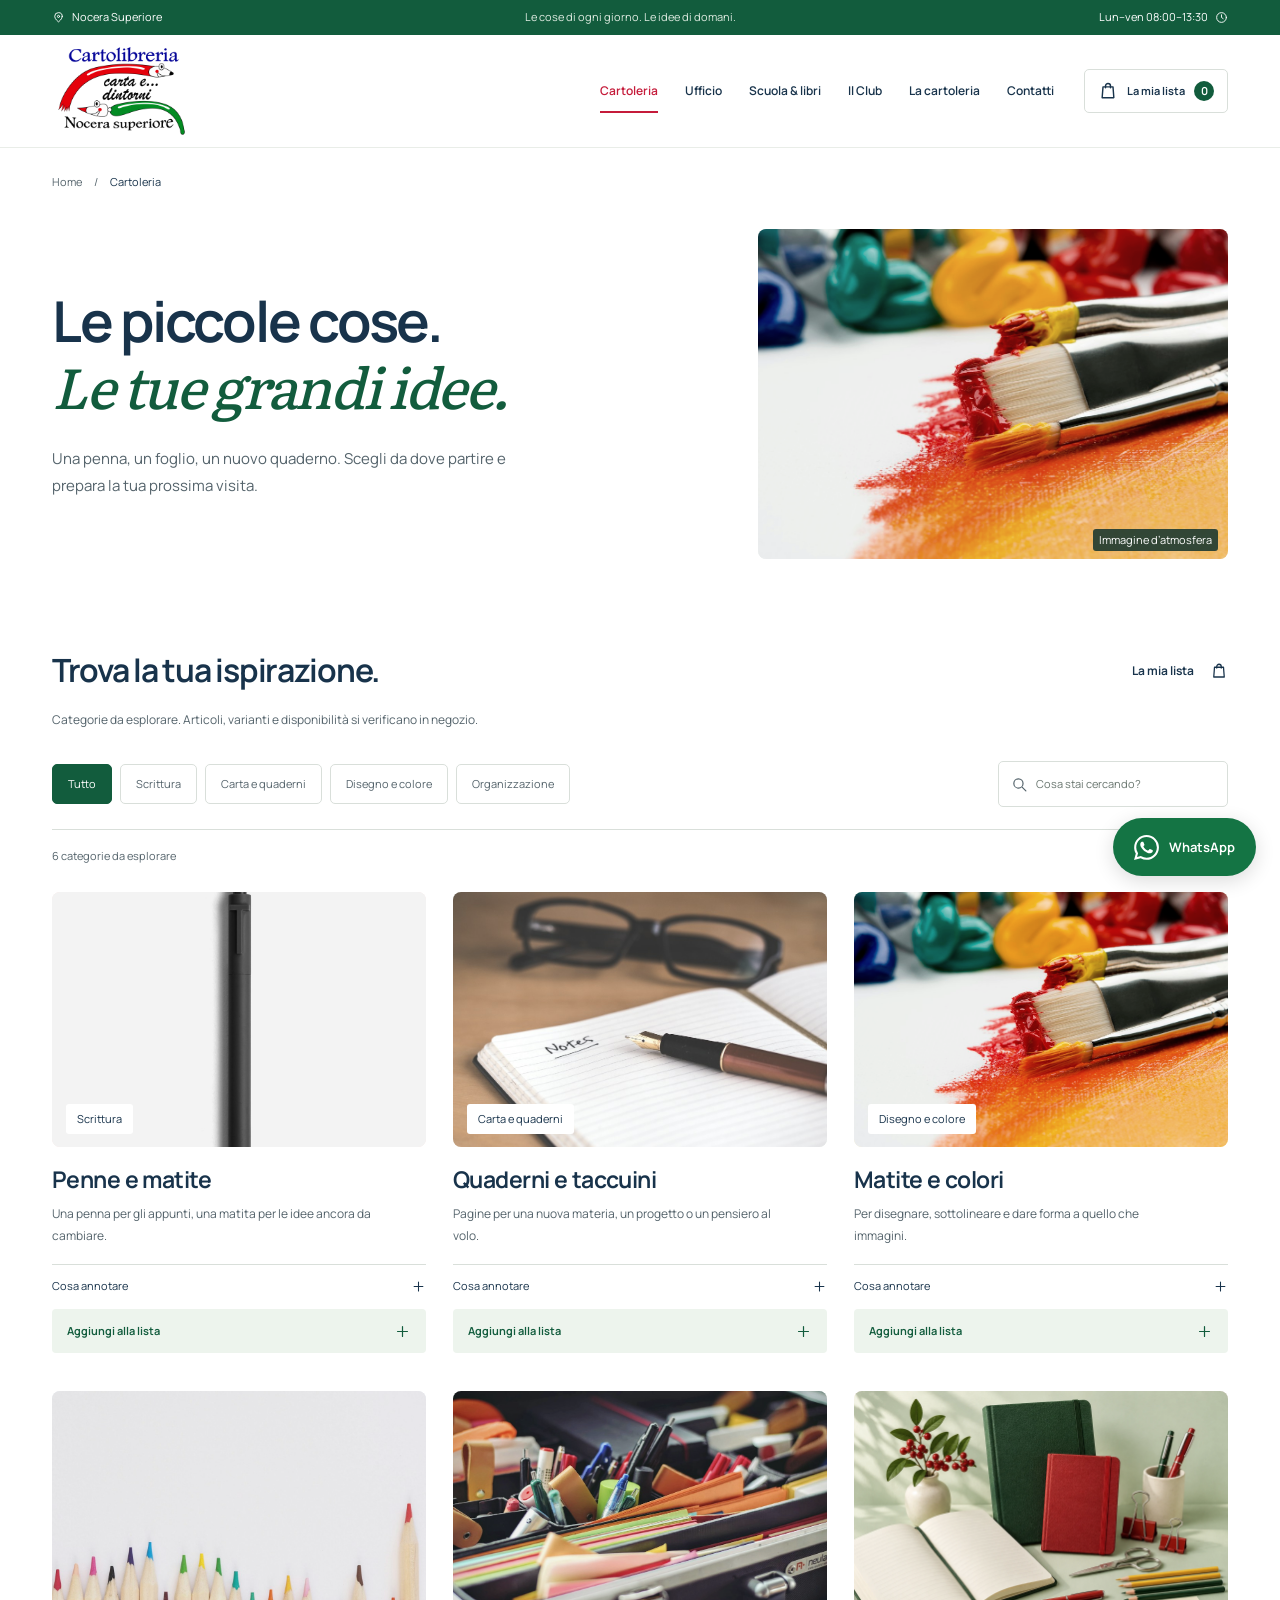
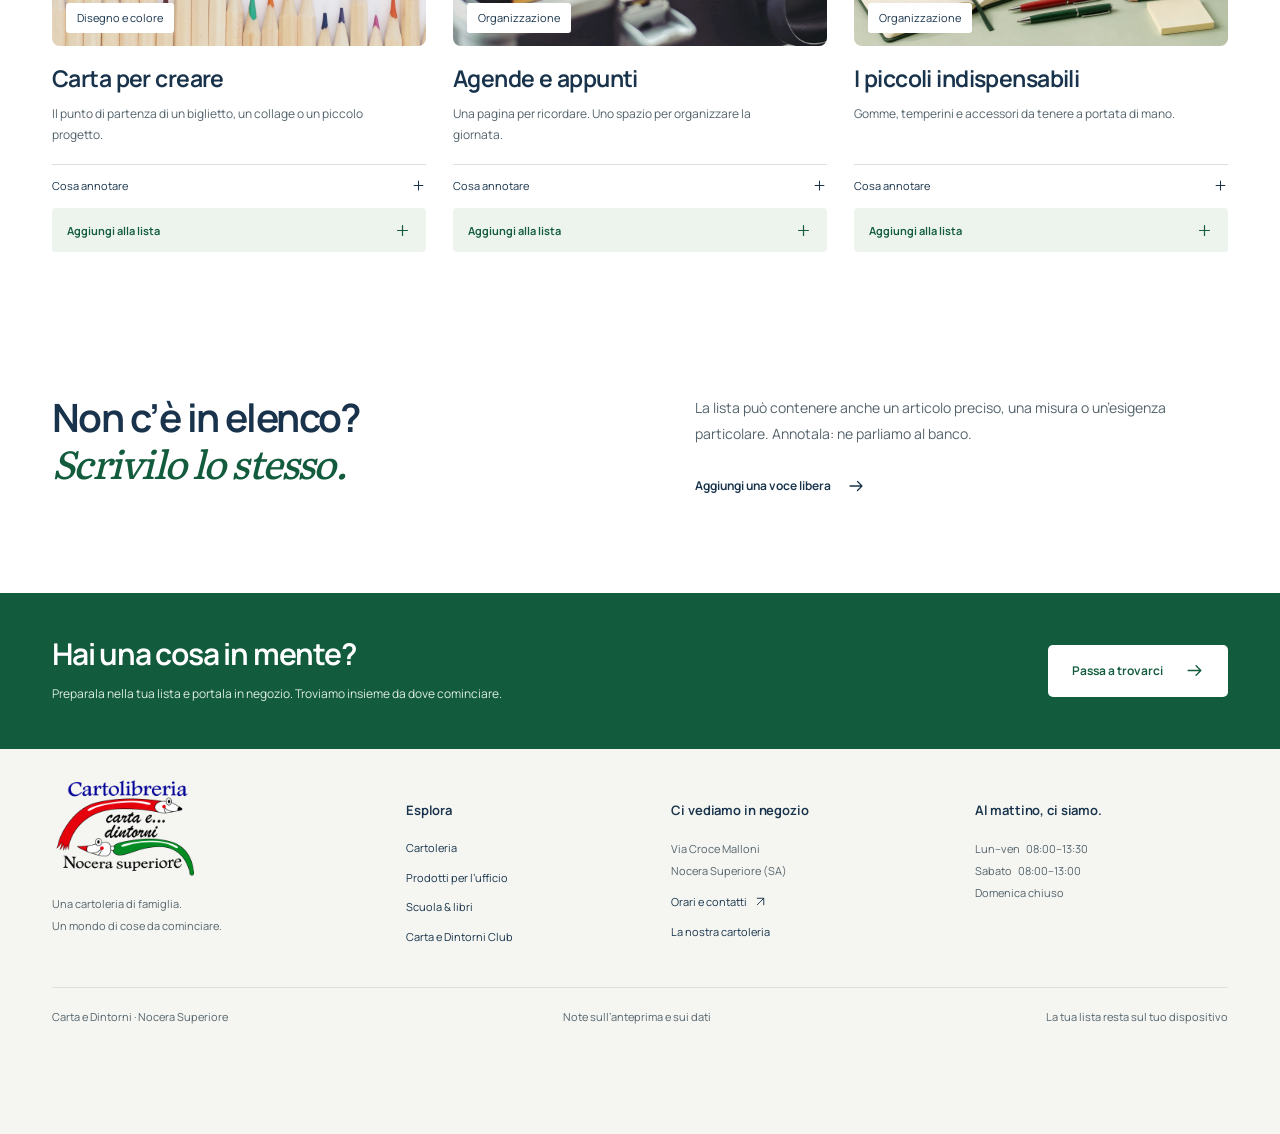
==== cartoleria.html @ 3eff4dd7 "Publish Carta e Dintorni website with WhatsApp contact" ====
<!doctype html><html lang="it"><head><meta charset="utf-8"><meta name="viewport" content="width=device-width,initial-scale=1"><meta name="robots" content="noindex,nofollow"><meta name="theme-color" content="#125c3d"><title>Cartoleria per tutti | Carta e Dintorni</title><meta name="description" content="Scrittura, quaderni, colore e organizzazione. Esplora le categorie e prepara la tua lista."><meta property="og:title" content="Cartoleria per tutti | Carta e Dintorni"><meta property="og:description" content="Scrittura, quaderni, colore e organizzazione. Esplora le categorie e prepara la tua lista."><meta property="og:type" content="website"><link rel="icon" href="assets/logo-trasparente.webp" type="image/webp"><link rel="stylesheet" href="site.css"><script src="site.js" defer></script></head><body class="cartoleria-page" data-page="cartoleria.html"><a class="skip-link" href="#contenuto">Salta al contenuto</a><div class="topbar"><div class="wrap"><a href="contatti.html"><svg viewBox="0 0 24 24" aria-hidden="true"><path d="M19 10c0 5-7 10-7 10S5 15 5 10a7 7 0 1 1 14 0Z"/><circle cx="12" cy="10" r="2"/></svg>Nocera Superiore</a><span>Le cose di ogni giorno. Le idee di domani.</span><a href="contatti.html#orari">Lun–ven 08:00–13:30<svg viewBox="0 0 24 24" aria-hidden="true"><circle cx="12" cy="12" r="9"/><path d="M12 7v5l3 2"/></svg></a></div></div><header class="site-header"><div class="wrap header-inner"><a class="brand" href="index.html" aria-label="Carta e Dintorni, Home"><span class="brand-image"><img src="assets/logo-trasparente.webp" width="341" height="225" alt="Carta e Dintorni, cartolibreria a Nocera Superiore"></span></a><button class="menu-button" type="button" aria-expanded="false" aria-controls="main-nav" aria-label="Apri menu"><span></span><span></span></button><nav id="main-nav" aria-label="Navigazione principale"><a href="cartoleria.html" aria-current="page">Cartoleria</a><a href="ufficio.html">Ufficio</a><a href="scuola.html">Scuola & libri</a><a href="club.html">Il Club</a><a href="la-cartoleria.html">La cartoleria</a><a href="contatti.html">Contatti</a></nav><a class="list-link" href="lista.html" ><svg viewBox="0 0 24 24" aria-hidden="true"><path d="M6 7h12l1 13H5L6 7Z"/><path d="M9 8V6a3 3 0 0 1 6 0v2"/></svg><span>La mia lista</span><span class="list-count" data-list-count aria-label="articoli nella lista">0</span></a></div></header><main id="contenuto"><nav class="breadcrumb wrap" aria-label="Percorso"><a href="index.html">Home</a><span aria-hidden="true">/</span><span aria-current="page">Cartoleria</span></nav><section class="department-intro wrap"><div><h1>Le piccole cose.<br><em>Le tue grandi idee.</em></h1><p>Una penna, un foglio, un nuovo quaderno. Scegli da dove partire e prepara la tua prossima visita.</p></div><figure class="department-visual mint"><img class="" src="assets/colours.jpg" alt="Materiali per disegnare, foto d’atmosfera" width="1200" height="900" fetchpriority="high"><figcaption class="photo-note">Immagine d’atmosfera</figcaption></figure></section><section class="section catalog-section wrap" aria-labelledby="catalog-title"><div class="catalog-top"><h2 id="catalog-title">Trova la tua ispirazione.</h2><a class="text-link" href="lista.html">La mia lista<svg viewBox="0 0 24 24" aria-hidden="true"><path d="M6 7h12l1 13H5L6 7Z"/><path d="M9 8V6a3 3 0 0 1 6 0v2"/></svg></a></div><p class="catalog-note">Categorie da esplorare. Articoli, varianti e disponibilità si verificano in negozio.</p><div class="catalog-tools"><div class="filters" role="group" aria-label="Filtra per categoria"><button class="filter active" type="button" data-filter="all" aria-pressed="true">Tutto</button><button class="filter" type="button" data-filter="Scrittura" aria-pressed="false">Scrittura</button><button class="filter" type="button" data-filter="Carta e quaderni" aria-pressed="false">Carta e quaderni</button><button class="filter" type="button" data-filter="Disegno e colore" aria-pressed="false">Disegno e colore</button><button class="filter" type="button" data-filter="Organizzazione" aria-pressed="false">Organizzazione</button></div><label class="search-field"><svg viewBox="0 0 24 24" aria-hidden="true"><circle cx="10.5" cy="10.5" r="6.5"/><path d="m16 16 5 5"/></svg><span class="sr-only">Cerca nelle categorie</span><input type="search" data-catalog-search placeholder="Cosa stai cercando?" autocomplete="off"></label></div><p class="catalog-count" data-catalog-count role="status" aria-live="polite">6 categorie da esplorare</p><div class="catalog-grid"><article class="catalog-card" data-catalog-card data-category="Scrittura" data-search="Penne e matite Scrittura Una penna per gli appunti, una matita per le idee ancora da cambiare."><div class="catalog-photo pink"><img class="" src="assets/pens.jpg" alt="Penne e matite, immagine d’atmosfera" width="1200" height="900" loading="lazy"><span>Scrittura</span></div><div class="catalog-body"><h3>Penne e matite</h3><p>Una penna per gli appunti, una matita per le idee ancora da cambiare.</p><details><summary>Cosa annotare <svg viewBox="0 0 24 24" aria-hidden="true"><path d="M12 5v14M5 12h14"/></svg></summary><p>Indica se cerchi penne a sfera, gel, matite o ricariche. Colore e tipo di punta aiutano a trovare la soluzione giusta.</p></details><button class="add-button" type="button" data-add="scrittura">Aggiungi alla lista <svg viewBox="0 0 24 24" aria-hidden="true"><path d="M12 5v14M5 12h14"/></svg></button></div></article><article class="catalog-card" data-catalog-card data-category="Carta e quaderni" data-search="Quaderni e taccuini Carta e quaderni Pagine per una nuova materia, un progetto o un pensiero al volo."><div class="catalog-photo mint"><img class="" src="assets/paper.jpg" alt="Quaderni e taccuini, immagine d’atmosfera" width="1200" height="900" loading="lazy"><span>Carta e quaderni</span></div><div class="catalog-body"><h3>Quaderni e taccuini</h3><p>Pagine per una nuova materia, un progetto o un pensiero al volo.</p><details><summary>Cosa annotare <svg viewBox="0 0 24 24" aria-hidden="true"><path d="M12 5v14M5 12h14"/></svg></summary><p>A righe, a quadretti o bianchi? Annota formato e tipo di pagina prima di passare in negozio.</p></details><button class="add-button" type="button" data-add="quaderni">Aggiungi alla lista <svg viewBox="0 0 24 24" aria-hidden="true"><path d="M12 5v14M5 12h14"/></svg></button></div></article><article class="catalog-card" data-catalog-card data-category="Disegno e colore" data-search="Matite e colori Disegno e colore Per disegnare, sottolineare e dare forma a quello che immagini."><div class="catalog-photo yellow"><img class="" src="assets/colours.jpg" alt="Matite e colori, immagine d’atmosfera" width="1200" height="900" loading="lazy"><span>Disegno e colore</span></div><div class="catalog-body"><h3>Matite e colori</h3><p>Per disegnare, sottolineare e dare forma a quello che immagini.</p><details><summary>Cosa annotare <svg viewBox="0 0 24 24" aria-hidden="true"><path d="M12 5v14M5 12h14"/></svg></summary><p>Specifica la tecnica che ti interessa: matite colorate, pennarelli o altri materiali per il disegno. Chiedi al banco quali opzioni sono disponibili.</p></details><button class="add-button" type="button" data-add="colore">Aggiungi alla lista <svg viewBox="0 0 24 24" aria-hidden="true"><path d="M12 5v14M5 12h14"/></svg></button></div></article><article class="catalog-card" data-catalog-card data-category="Disegno e colore" data-search="Carta per creare Disegno e colore Il punto di partenza di un biglietto, un collage o un piccolo progetto."><div class="catalog-photo blue"><img class="" src="assets/pencils.jpg" alt="Carta per creare, immagine d’atmosfera" width="1200" height="900" loading="lazy"><span>Disegno e colore</span></div><div class="catalog-body"><h3>Carta per creare</h3><p>Il punto di partenza di un biglietto, un collage o un piccolo progetto.</p><details><summary>Cosa annotare <svg viewBox="0 0 24 24" aria-hidden="true"><path d="M12 5v14M5 12h14"/></svg></summary><p>Porta con te le misure, il colore e una breve descrizione del progetto. Formati e materiali vanno verificati in negozio.</p></details><button class="add-button" type="button" data-add="creativita">Aggiungi alla lista <svg viewBox="0 0 24 24" aria-hidden="true"><path d="M12 5v14M5 12h14"/></svg></button></div></article><article class="catalog-card" data-catalog-card data-category="Organizzazione" data-search="Agende e appunti Organizzazione Una pagina per ricordare. Uno spazio per organizzare la giornata."><div class="catalog-photo mint"><img class="" src="assets/desk.jpg" alt="Agende e appunti, immagine d’atmosfera" width="1200" height="900" loading="lazy"><span>Organizzazione</span></div><div class="catalog-body"><h3>Agende e appunti</h3><p>Una pagina per ricordare. Uno spazio per organizzare la giornata.</p><details><summary>Cosa annotare <svg viewBox="0 0 24 24" aria-hidden="true"><path d="M12 5v14M5 12h14"/></svg></summary><p>Cerchi un calendario, un taccuino o un supporto per gli appunti? Scrivi la tua preferenza e verifica le alternative al banco.</p></details><button class="add-button" type="button" data-add="organizzazione">Aggiungi alla lista <svg viewBox="0 0 24 24" aria-hidden="true"><path d="M12 5v14M5 12h14"/></svg></button></div></article><article class="catalog-card" data-catalog-card data-category="Organizzazione" data-search="I piccoli indispensabili Organizzazione Gomme, temperini e accessori da tenere a portata di mano."><div class="catalog-photo pink"><img class="" src="assets/hero-stationery.webp" alt="I piccoli indispensabili, immagine d’atmosfera" width="1200" height="900" loading="lazy"><span>Organizzazione</span></div><div class="catalog-body"><h3>I piccoli indispensabili</h3><p>Gomme, temperini e accessori da tenere a portata di mano.</p><details><summary>Cosa annotare <svg viewBox="0 0 24 24" aria-hidden="true"><path d="M12 5v14M5 12h14"/></svg></summary><p>Metti in lista i piccoli articoli che mancano sulla scrivania o nell’astuccio. Quantità e caratteristiche si possono annotare nella tua lista.</p></details><button class="add-button" type="button" data-add="accessori">Aggiungi alla lista <svg viewBox="0 0 24 24" aria-hidden="true"><path d="M12 5v14M5 12h14"/></svg></button></div></article></div><div class="catalog-empty" data-catalog-empty hidden><h3>Questa idea non è ancora in elenco.</h3><p>Prova un’altra ricerca oppure aggiungila liberamente alla tua lista.</p><button type="button" class="button dark" data-clear-filters>Mostra tutte le categorie<svg viewBox="0 0 24 24" aria-hidden="true"><path d="M4 12h16m-6-6 6 6-6 6"/></svg></button><a class="text-link" href="lista.html">Scrivi tu cosa cerchi<svg viewBox="0 0 24 24" aria-hidden="true"><path d="M4 12h16m-6-6 6 6-6 6"/></svg></a></div></section><section class="wrap editorial-row"><h2>Non c’è in elenco?<br><em>Scrivilo lo stesso.</em></h2><div><p>La lista può contenere anche un articolo preciso, una misura o un’esigenza particolare. Annotala: ne parliamo al banco.</p><a class="text-link" href="lista.html">Aggiungi una voce libera<svg viewBox="0 0 24 24" aria-hidden="true"><path d="M4 12h16m-6-6 6 6-6 6"/></svg></a></div></section><section class="visit-banner"><div class="wrap visit-inner"><div><h2>Hai una cosa in mente?</h2><p>Preparala nella tua lista e portala in negozio. Troviamo insieme da dove cominciare.</p></div><a class="button paper" href="contatti.html">Passa a trovarci<svg viewBox="0 0 24 24" aria-hidden="true"><path d="M4 12h16m-6-6 6 6-6 6"/></svg></a></div></section></main><footer class="site-footer"><div class="wrap footer-grid"><div class="footer-brand"><a href="index.html" aria-label="Carta e Dintorni, Home"><span class="brand-image"><img src="assets/logo-trasparente.webp" width="341" height="225" alt="Carta e Dintorni, cartolibreria a Nocera Superiore"></span></a><p>Una cartoleria di famiglia.<br>Un mondo di cose da cominciare.</p></div><div><h2>Esplora</h2><a href="cartoleria.html">Cartoleria</a><a href="ufficio.html">Prodotti per l’ufficio</a><a href="scuola.html">Scuola & libri</a><a href="club.html">Carta e Dintorni Club</a></div><div><h2>Ci vediamo in negozio</h2><p>Via Croce Malloni<br>Nocera Superiore (SA)</p><a href="contatti.html">Orari e contatti <svg viewBox="0 0 24 24" aria-hidden="true"><path d="M6 18 18 6M6 6h12v12"/></svg></a><a href="la-cartoleria.html">La nostra cartoleria</a></div><div class="footer-hours"><h2>Al mattino, ci siamo.</h2><p>Lun–ven &nbsp; 08:00–13:30<br>Sabato &nbsp; 08:00–13:00<br>Domenica chiuso</p></div></div><div class="wrap footer-bottom"><span>Carta e Dintorni · Nocera Superiore</span><a href="note.html">Note sull’anteprima e sui dati</a><a href="lista.html">La tua lista resta sul tuo dispositivo</a></div></footer><a class="whatsapp-fab" href="https://wa.me/393923492138" target="_blank" rel="noopener noreferrer" aria-label="Scrivici su WhatsApp al +39 392 349 2138" title="Scrivici su WhatsApp"><span class="whatsapp-icon"><svg aria-hidden="true" focusable="false" role="img" viewBox="0 0 24 24" xmlns="http://www.w3.org/2000/svg"><title>WhatsApp</title><path d="M17.472 14.382c-.297-.149-1.758-.867-2.03-.967-.273-.099-.471-.148-.67.15-.197.297-.767.966-.94 1.164-.173.199-.347.223-.644.075-.297-.15-1.255-.463-2.39-1.475-.883-.788-1.48-1.761-1.653-2.059-.173-.297-.018-.458.13-.606.134-.133.298-.347.446-.52.149-.174.198-.298.298-.497.099-.198.05-.371-.025-.52-.075-.149-.669-1.612-.916-2.207-.242-.579-.487-.5-.669-.51-.173-.008-.371-.01-.57-.01-.198 0-.52.074-.792.372-.272.297-1.04 1.016-1.04 2.479 0 1.462 1.065 2.875 1.213 3.074.149.198 2.096 3.2 5.077 4.487.709.306 1.262.489 1.694.625.712.227 1.36.195 1.871.118.571-.085 1.758-.719 2.006-1.413.248-.694.248-1.289.173-1.413-.074-.124-.272-.198-.57-.347m-5.421 7.403h-.004a9.87 9.87 0 01-5.031-1.378l-.361-.214-3.741.982.998-3.648-.235-.374a9.86 9.86 0 01-1.51-5.26c.001-5.45 4.436-9.884 9.888-9.884 2.64 0 5.122 1.03 6.988 2.898a9.825 9.825 0 012.893 6.994c-.003 5.45-4.437 9.884-9.885 9.884m8.413-18.297A11.815 11.815 0 0012.05 0C5.495 0 .16 5.335.157 11.892c0 2.096.547 4.142 1.588 5.945L.057 24l6.305-1.654a11.882 11.882 0 005.683 1.448h.005c6.554 0 11.89-5.335 11.893-11.893a11.821 11.821 0 00-3.48-8.413Z"/></svg></span><span class="whatsapp-label">WhatsApp</span></a><div class="toast" role="status" aria-live="polite" aria-atomic="true" data-toast hidden><span></span><a href="lista.html">Vedi la lista <svg viewBox="0 0 24 24" aria-hidden="true"><path d="M4 12h16m-6-6 6 6-6 6"/></svg></a></div></body></html>
---- site.css ----
@font-face{font-family:Manrope;src:url('assets/manrope.woff2') format('woff2');font-weight:200 800;font-display:swap}
@font-face{font-family:Literata;src:url('assets/literata.woff2') format('woff2');font-weight:200 900;font-display:swap}
:root{--ink:#18334b;--muted:#54636b;--red:#c51b3a;--red-dark:#a41631;--green:#125c3d;--green-dark:#0c452d;--paper:#fff;--mint:#edf4ed;--pink:#fae8e6;--blue:#e8eef4;--yellow:#f7f0cf;--line:#d9dfda;--serif:Literata,Georgia,serif;--sans:Manrope,Arial,sans-serif;scroll-behavior:smooth;scroll-padding-top:110px}
*{box-sizing:border-box}html{scrollbar-color:var(--green) #f4f6f3}body{margin:0;color:var(--ink);background:var(--paper);font:15px/1.8 var(--sans);-webkit-font-smoothing:antialiased}button,input,textarea{font:inherit}button,a{-webkit-tap-highlight-color:transparent}a{color:inherit;text-decoration:none}button{cursor:pointer}button:disabled{cursor:default;opacity:.48}button:disabled:hover{transform:none}img{display:block;max-width:100%;width:100%;height:100%;object-fit:cover}svg{width:22px;height:22px;fill:none;stroke:currentColor;stroke-width:1.7;stroke-linecap:round;stroke-linejoin:round;flex-shrink:0}h1,h2,h3,p,figure{margin:0}h1,h2,h3{line-height:1.15;text-wrap:balance}h1,h2{font-weight:650;letter-spacing:-.04em}h1{font-size:clamp(45px,4.9vw,74px)}h2{font-size:clamp(32px,3.4vw,49px)}h3{font-weight:650;font-size:21px;letter-spacing:-.025em}h1 em,h2 em{font-family:var(--serif);font-weight:450;color:var(--green);letter-spacing:-.04em}p{max-width:68ch}::selection{background:var(--green);color:white}:focus-visible{outline:3px solid var(--red);outline-offset:5px}input,textarea{caret-color:var(--red)}[hidden]{display:none!important}.wrap{width:min(1280px,calc(100% - 104px));margin-inline:auto}.section{padding-block:88px}.skip-link{position:fixed;left:20px;top:-100px;padding:12px 22px;background:var(--ink);color:#fff;z-index:20}.skip-link:focus{top:12px}.sr-only{position:absolute;width:1px;height:1px;overflow:hidden;clip-path:inset(50%);white-space:nowrap}.button{display:inline-flex;justify-content:center;align-items:center;gap:22px;padding:14px 23px;min-height:52px;border:1px solid transparent;border-radius:5px;font-size:12px;font-weight:650;line-height:1.5;transition:background .2s,color .2s}.button svg{width:19px;height:19px}.button.primary{background:var(--red);color:#fff}.button.primary:hover{background:var(--red-dark)}.button.dark{background:var(--green);color:#fff}.button.dark:hover{background:var(--green-dark)}.button.paper{background:#fff;color:var(--green)}.button.paper:hover{background:#e4eee4}.button.outline{border-color:var(--line);background:transparent;color:var(--ink)}.button.outline:hover{background:var(--mint)}.text-link{display:inline-flex;align-items:center;gap:16px;min-height:44px;font-size:12px;font-weight:650;border:0;background:none;padding:0;color:inherit}.text-link svg{width:18px;height:18px}.text-link:hover{text-decoration:underline;text-underline-offset:5px}.quiet-button{background:none;border:0;color:inherit;text-decoration:underline;text-underline-offset:5px;font-size:12px;padding:10px 0;min-height:44px}.small-note{font-size:11px;line-height:1.7;color:var(--muted)}.mint{background:var(--mint)}.pink{background:var(--pink)}.blue{background:var(--blue)}.yellow{background:var(--yellow)}
.topbar{background:var(--green);color:#fff;font-size:11px;line-height:1.5}.topbar .wrap{display:flex;align-items:center;justify-content:space-between;gap:20px;min-height:35px}.topbar a{display:inline-flex;gap:7px;align-items:center;padding-block:6px}.topbar svg{width:13px;height:13px}.topbar span{color:#e0ece2}.site-header{position:relative;z-index:10;background:#fff;border-bottom:1px solid #e9ede8}.header-inner{height:112px;display:flex;align-items:center;gap:24px;justify-content:space-between;position:relative}.brand{flex-shrink:0;display:block}.brand-image{display:block;width:142px;height:90px}.brand-image img{object-fit:contain;object-position:center;height:100%;width:100%}.brand-image.original{height:94px;overflow:hidden}.brand-image.original img{height:auto;object-fit:contain}.header-inner nav{display:flex;gap:27px;align-items:center;margin-left:auto}.header-inner nav a{padding:15px 0;font-size:12px;font-weight:600;white-space:nowrap;position:relative}.header-inner nav a:hover{color:var(--green)}.header-inner nav a[aria-current=page]{color:var(--red)}.header-inner nav a[aria-current=page]:after{content:'';position:absolute;bottom:4px;left:0;right:0;height:2px;background:var(--red)}.list-link{display:flex;align-items:center;gap:9px;font-size:11px;font-weight:650;padding:11px 13px;border:1px solid var(--line);border-radius:5px;white-space:nowrap;margin-left:6px}.list-link:hover{background:var(--mint)}.list-link svg{width:20px;height:20px}.list-count{display:grid;place-items:center;background:var(--green);color:#fff;border-radius:50%;min-width:20px;height:20px;font-size:11px;padding:0 4px}.menu-button{display:none}.breadcrumb{display:flex;align-items:center;gap:12px;font-size:11px;padding-block:24px;color:var(--muted)}.breadcrumb a:hover{text-decoration:underline;text-underline-offset:4px}.breadcrumb span[aria-current]{color:var(--ink)}
.home-hero{display:grid;grid-template-columns:1fr 1.13fr;gap:24px 45px;padding-top:44px}.hero-content{padding:27px 0 20px;position:relative;z-index:1}.home-hero h1{font-size:clamp(46px,4.9vw,75px);line-height:1.11;letter-spacing:-.04em;max-width:650px}.home-hero h1 em{white-space:nowrap;display:inline-block}.hero-content>p{margin-top:28px;font-size:15px;color:var(--muted);line-height:1.85;max-width:370px}.hero-actions{display:flex;align-items:center;gap:26px;margin-top:30px;flex-wrap:wrap}.hero-content .hero-local{font-size:11px;display:flex;align-items:center;gap:7px;margin-top:40px}.hero-local svg{width:14px;height:14px;color:var(--green)}.hero-visual{height:475px;min-width:0;position:relative;overflow:hidden;border-radius:12px;background:var(--mint)}.hero-visual>img{object-position:center;animation:hero-settle .9s cubic-bezier(.16,1,.3,1) both}.image-note{position:absolute;left:23px;bottom:37px;background:#fff;padding:16px 18px;display:flex;align-items:center;gap:20px;box-shadow:0 6px 22px #18364b16;transform:rotate(-3deg);border-radius:3px}.image-note span{font-size:17px;font-family:var(--serif);font-style:italic;line-height:1.3;color:var(--green)}.image-note svg{width:27px;height:27px;color:var(--red)}.photo-note{position:absolute;right:10px;bottom:8px;padding:2px 6px;color:#fff;background:#17362fdf;font-size:11px;border-radius:3px;line-height:1.6}.hero-index{grid-column:1/-1;display:grid;grid-template-columns:repeat(4,1fr);border-block:1px solid var(--line);margin-top:16px}.hero-index a{display:flex;align-items:center;gap:20px;justify-content:center;padding-block:19px;font-size:12px}.hero-index a:hover{background:var(--mint)}.hero-index a+a{border-left:1px solid var(--line)}.hero-index svg{width:16px;height:16px}.section-heading{display:flex;align-items:flex-end;justify-content:space-between;gap:35px;margin-bottom:36px}.section-heading>p{font-size:13px;color:var(--muted);padding-bottom:4px}.world-grid{display:grid;grid-template-columns:1.12fr 1fr .9fr;gap:26px;align-items:start}.world-office{margin-top:42px}.world-school{margin-top:84px}.world-image{height:270px;overflow:hidden;border-radius:8px;position:relative}.world-image img{transition:transform .6s cubic-bezier(.16,1,.3,1);filter:saturate(.8)}.world:hover img{transform:scale(1.04)}.world-image>span{position:absolute;bottom:13px;left:14px;background:#fff;padding:5px 10px;font-size:11px;border-radius:3px}.world-heading{display:flex;align-items:start;justify-content:space-between;gap:15px;padding-top:20px}.world-heading h3{font-size:21px}.world-heading p{font-size:12px;color:var(--muted);margin-top:7px}.world-heading>svg{width:18px;height:18px;margin-top:3px}.list-feature{background:var(--mint);padding-block:75px;overflow:hidden}.list-feature-inner{display:grid;grid-template-columns:1.1fr .9fr;gap:110px;align-items:center}.list-feature-copy>p{font-size:14px;color:var(--muted);margin-top:23px;max-width:430px}.list-feature .button{margin-top:27px}.list-feature .small-note{font-size:11px;margin-top:16px}.paper-list{background:#fff;padding:28px 32px 24px;transform:rotate(3deg);box-shadow:0 12px 35px #22482d12;position:relative;max-width:450px;border-radius:3px}.paper-list:before{content:'';width:70px;height:20px;background:#c8d8c6b8;position:absolute;left:calc(50% - 35px);top:-10px;transform:rotate(-3deg)}.paper-list-top{display:flex;align-items:center;justify-content:space-between;font-size:11px;color:var(--muted)}.paper-list>p{font:italic 22px/1.3 var(--serif);color:var(--green);margin:21px 0 18px}.paper-list>div:not(.paper-list-top){display:flex;align-items:center;gap:12px;padding:15px 0;border-bottom:1px solid #dfe5dd;font-size:12px}.paper-list>div>svg{width:16px;height:16px;color:var(--red)}.paper-signature{display:block;margin-top:22px;font-size:11px;color:var(--muted)}.home-club{background:var(--green);color:#fff;padding-block:80px;overflow:hidden}.home-club-inner{display:grid;grid-template-columns:1fr 1fr;gap:100px;align-items:center}.home-club h2 em{color:#fff}.home-club p{font-size:14px;color:#e0ece3;margin-top:25px;max-width:420px}.home-club .button{margin-top:27px}.home-club .club-disclaimer{font-size:11px;margin-top:17px}.loyalty-demo{width:100%;max-width:480px;margin-inline:auto}.loyalty-card{background:#fff;color:var(--ink);padding:20px 28px 21px;transform:rotate(-3deg);box-shadow:0 14px 36px #00000024;border-radius:14px}.loyalty-head{display:flex;align-items:center;justify-content:space-between;gap:20px}.loyalty-head .brand-image{width:130px;height:84px}.club-label{font-size:14px;letter-spacing:.16em;color:var(--red);font-weight:700}.loyalty-card .loyalty-motto{font:italic 20px/1.4 var(--serif);color:var(--green);margin:9px 0 18px}.stamps{display:grid;grid-template-columns:repeat(8,1fr);gap:9px}.stamp{display:grid;place-items:center;aspect-ratio:1;border:1px dashed #99b2a2;border-radius:50%;font-size:11px;color:var(--muted)}.stamp.filled{background:var(--green);color:#fff;border:1px solid var(--green)}.stamp svg{width:21px;height:21px}.loyalty-bottom{display:flex;justify-content:space-between;gap:20px;align-items:center;font-size:11px;margin-top:21px}.loyalty-bottom>span:last-child{font-weight:700;font-variant-numeric:tabular-nums}.home-story{display:grid;grid-template-columns:1fr 1fr;gap:110px;align-items:center}.story-type{display:flex;flex-direction:column;align-items:flex-start;font-size:clamp(43px,4.8vw,68px);font-weight:650;letter-spacing:-.04em;line-height:1.1}.story-type span:nth-child(1){color:var(--red)}.story-type span:nth-child(2){color:var(--green);font-family:var(--serif);font-weight:450;font-style:italic;margin-left:60px}.story-type span:nth-child(3){color:var(--ink);margin-left:25px}.home-story h2{font-size:39px}.home-story p{margin-top:24px;font-size:14px;color:var(--muted)}.home-story .text-link{margin-top:18px}.visit-banner{background:var(--green);color:#fff;padding-block:44px}.visit-inner{display:flex;align-items:center;justify-content:space-between;gap:55px}.visit-inner h2{font-size:30px;max-width:650px}.visit-inner p{font-size:12px;color:#e0ece3;margin-top:12px}.visit-inner>.button{flex-shrink:0}
.department-intro{display:grid;grid-template-columns:1.15fr .85fr;gap:70px;align-items:center;padding-top:13px;padding-bottom:45px}.department-intro h1{font-size:clamp(43px,4.4vw,65px)}.department-intro>div>p{font-size:15px;color:var(--muted);max-width:480px;margin-top:24px}.department-intro .button{margin-top:25px}.department-visual{height:330px;position:relative;overflow:hidden;border-radius:8px}.department-visual img{filter:saturate(.75)}.catalog-section{padding-top:45px}.catalog-top{display:flex;align-items:center;justify-content:space-between;gap:20px}.catalog-top h2{font-size:32px}.catalog-note{color:var(--muted);font-size:12px;margin-top:16px}.catalog-tools{display:flex;align-items:center;justify-content:space-between;gap:25px;margin-top:31px;padding-bottom:22px;border-bottom:1px solid var(--line)}.filters{display:flex;gap:8px;flex-wrap:wrap}.filter{border:1px solid var(--line);border-radius:5px;color:var(--muted);background:#fff;font-size:11px;min-height:40px;padding:9px 15px;transition:background .2s,color .2s}.filter:hover{background:var(--mint)}.filter.active{background:var(--green);border-color:var(--green);color:#fff}.search-field{display:flex;align-items:center;gap:8px;min-width:230px;border:1px solid var(--line);padding:7px 12px;border-radius:5px;background:#fff}.search-field svg{width:17px;height:17px;color:var(--muted)}.search-field input{width:100%;min-width:0;border:0;background:none;font-size:11px;padding:5px 0;color:var(--ink)}input::placeholder,textarea::placeholder{color:#69766f;opacity:1}.catalog-count{font-size:11px;color:var(--muted);margin-top:16px}.catalog-grid{display:grid;grid-template-columns:repeat(3,minmax(0,1fr));gap:38px 27px;margin-top:26px}.catalog-card{min-width:0}.catalog-photo{height:255px;position:relative;overflow:hidden;border-radius:8px}.catalog-photo img{filter:saturate(.8);transition:transform .6s cubic-bezier(.16,1,.3,1)}.catalog-card:hover .catalog-photo img{transform:scale(1.025)}.catalog-photo>span{position:absolute;bottom:13px;left:14px;right:auto;max-width:calc(100% - 28px);background:#fff;padding:5px 11px;font-size:11px;border-radius:3px}.catalog-body{padding-top:19px}.catalog-body h3{font-size:23px}.catalog-body>p{font-size:12px;color:var(--muted);margin-top:11px;min-height:45px;max-width:330px}.catalog-body details{margin-top:16px;font-size:11px;border-top:1px solid var(--line)}.catalog-body summary{padding:11px 0;display:flex;align-items:center;justify-content:space-between;gap:15px;cursor:pointer;list-style:none}.catalog-body summary::-webkit-details-marker{display:none}.catalog-body summary svg{width:15px;height:15px}.catalog-body details[open] summary svg{transform:rotate(45deg)}.catalog-body details p{padding:1px 0 14px;color:var(--muted)}.add-button{margin-top:2px;width:100%;display:flex;align-items:center;justify-content:space-between;gap:20px;background:var(--mint);color:var(--green);border:0;padding:12px 15px;min-height:44px;border-radius:4px;font-size:11px;font-weight:650}.add-button:hover{background:#dfeade}.add-button svg{width:17px;height:17px}.catalog-empty{text-align:center;max-width:550px;margin:55px auto 15px}.catalog-empty h3{font-size:27px}.catalog-empty p{font-size:14px;color:var(--muted);margin:17px auto 24px}.catalog-empty .text-link{margin-left:22px}.office-presets{background:var(--blue);padding-block:70px}.preset-grid{display:grid;grid-template-columns:repeat(3,minmax(0,1fr));gap:45px}.preset-grid article{border-top:1px solid #b9c8d5;padding-top:25px}.preset-grid h3{font-size:24px}.preset-grid p{font-size:13px;margin-top:15px;max-width:300px;color:var(--muted)}.preset-grid .text-link{margin-top:20px}.editorial-row{display:grid;grid-template-columns:1fr 1fr;gap:110px;align-items:start;padding-block:55px 85px}.editorial-row p{font-size:14px;color:var(--muted);margin-bottom:18px}.editorial-row h2{font-size:39px}.school-info{display:grid;grid-template-columns:1fr .8fr;gap:125px;align-items:start;padding-top:35px}.school-info>div>p{font-size:14px;color:var(--muted);margin-top:25px}.school-info .text-link{margin-top:18px}.school-notes{padding:32px;background:var(--mint);border-radius:8px}.school-notes h3{font-size:22px}.school-notes ul{padding-left:20px;font-size:13px;margin:22px 0;line-height:2.1}.school-notes p{font-size:11px;color:var(--muted)}.memo-section{background:var(--pink);padding-block:70px}.memo-grid{display:grid;grid-template-columns:1fr .85fr;gap:100px;align-items:start}.memo-grid>div>p{font-size:14px;color:var(--muted);margin-top:25px;max-width:400px}.memo-form{background:#fff;padding:30px;border-radius:8px}.memo-form label,.custom-item-form label{display:flex;flex-direction:column;gap:7px;font-size:12px;font-weight:600;margin-bottom:18px}input,textarea{color:var(--ink)}.memo-form input,.memo-form textarea,.custom-item-form input{background:#fff;border:1px solid #c9d1ca;padding:11px 13px;min-height:46px;border-radius:4px;max-width:100%;width:100%;font-size:13px;resize:vertical;line-height:1.6}.form-help{font-size:11px;color:var(--muted);margin-top:14px}.memo-form [role=status]{font-size:12px;color:var(--green);margin-top:12px}.school-faq{max-width:900px}.faq{border-top:1px solid var(--line)}.faq details{border-bottom:1px solid var(--line)}.faq summary{display:flex;justify-content:space-between;align-items:center;gap:25px;font-size:15px;font-weight:600;cursor:pointer;list-style:none;padding:23px 0}.faq summary::-webkit-details-marker{display:none}.faq summary svg{width:20px;height:20px}.faq details[open] summary svg{transform:rotate(45deg)}.faq details p{font-size:13px;color:var(--muted);padding:0 40px 24px 0;max-width:75ch}
.club-hero{background:var(--green);color:#fff;overflow:hidden;margin-top:5px}.club-hero-inner{display:grid;grid-template-columns:1fr .95fr;gap:105px;padding-block:75px 85px;align-items:center}.club-hero h1{font-size:clamp(44px,4.3vw,65px)}.club-hero h1 em{color:#fff}.club-hero-inner>div:first-child>p{font-size:14px;line-height:1.9;color:#e0ece3;margin-top:25px;max-width:435px}.club-hero-inner>div:first-child .club-state{font-size:11px;max-width:400px}.club-hero .button.paper{margin-top:25px}.club-hero .interactive .loyalty-card{transform:rotate(2deg)}.stamp-controls{display:flex;gap:25px;align-items:center;margin-top:32px}.stamp-controls .button.primary{background:#fff;color:var(--green)}.stamp-controls .button.primary:hover{background:#e4eee4}.stamp-controls .quiet-button{color:#fff}.stamp-status{font-size:12px;min-height:43px;margin-top:16px;color:#fff}.demo-fineprint{font-size:11px;color:#e0ece3;line-height:1.8;margin-top:12px}.club-hero :focus-visible{outline-color:#eacfc8}.club-principles{display:grid;grid-template-columns:repeat(3,minmax(0,1fr));gap:48px;margin-top:45px}.club-principles article{border-top:1px solid var(--line);padding-top:24px}.club-principles h3{font-size:23px}.club-principles p{font-size:13px;color:var(--muted);margin-top:16px}.club-questions{max-width:900px;padding-bottom:85px}.club-questions>h2{font-size:32px;margin-bottom:28px}.about-hero{padding-block:20px 60px}.about-hero>h1{max-width:1000px;font-size:clamp(43px,4.5vw,67px)}.about-lead{display:grid;grid-template-columns:1fr 1fr;gap:100px;align-items:center;margin-top:55px}.about-wordmark{display:flex;flex-direction:column;align-items:center;justify-content:center;padding:30px;background:var(--mint);border-radius:9px;min-height:270px}.about-wordmark .brand-image{width:250px;height:165px}.about-wordmark>span:last-child{font-size:12px;color:var(--green);margin-top:22px}.about-lead>div>p{font-size:15px;color:var(--muted);margin-bottom:20px}.about-lead .button{margin-top:5px}.about-image{display:grid;grid-template-columns:1.15fr .85fr;gap:65px;align-items:center;margin-bottom:20px}.about-image figure{height:380px;position:relative;overflow:hidden;border-radius:8px}.about-image>div{display:flex;flex-direction:column;font-size:clamp(40px,4.4vw,64px);font-weight:600;line-height:1.15;letter-spacing:-.04em}.about-image>div>span:nth-child(2){font-family:var(--serif);font-style:italic;font-weight:450;color:var(--green);padding-left:30px}.about-image>div>span:last-child{color:var(--red);padding-left:60px}
.contact-hero{padding-block:18px 45px}.contact-hero h1{font-size:clamp(45px,4.6vw,68px)}.contact-hero>p{font-size:15px;line-height:1.9;color:var(--muted);margin-top:25px}.contact-grid{display:grid;grid-template-columns:1fr 1fr;gap:36px;align-items:stretch;padding-bottom:20px}.address-panel{background:var(--green);color:#fff;padding:35px 40px;border-radius:9px}.address-top{display:flex;align-items:center;gap:12px;font-size:12px;margin-bottom:29px}.address-top svg{width:19px;height:19px}.address-panel h2{font-size:37px;line-height:1.2}.address-panel>p{font-size:13px;color:#e0ece3;margin-top:17px}.address-panel .button{margin-top:29px}.address-panel .small-note{font-size:11px;color:#e0ece3;max-width:360px;margin-top:21px}.opening-panel{padding:28px 25px 24px 40px}.opening-panel h2{font-size:37px}.hours-table{margin:25px 0 18px}.hours-table>div{display:flex;align-items:center;justify-content:space-between;gap:20px;border-bottom:1px solid var(--line);padding:16px 0;font-size:13px}.hours-table dd{margin:0;font-weight:650;font-variant-numeric:tabular-nums}.opening-panel>p{font-size:12px;color:var(--muted)}.opening-panel .today-note{font-size:11px;margin-top:14px}.contact-options{display:grid;grid-template-columns:1fr .85fr .8fr;gap:60px;align-items:start}.contact-options h2{font-size:36px}.contact-options>div>p{font-size:13px;color:var(--muted);margin-top:22px}.phone-panel>svg{width:27px;height:27px;color:var(--red);margin-bottom:21px}.phone-panel h3,.visit-tip h3{font-size:22px}.phone-number{display:block;font-size:24px;font-weight:650;letter-spacing:-.035em;margin-top:14px;line-height:1.5}.phone-number:hover{text-decoration:underline;text-underline-offset:5px}.phone-panel>p{font-size:11px!important;margin-top:10px!important}.visit-tip{padding-top:8px}.visit-tip .text-link{margin-top:17px}.contact-faq{max-width:900px;padding-bottom:85px}.contact-faq>h2{font-size:32px;margin-bottom:28px}
.list-intro{display:flex;justify-content:space-between;align-items:flex-end;gap:40px;padding-top:17px;padding-bottom:45px}.list-intro h1{font-size:clamp(42px,4.4vw,64px)}.list-intro>div>p{margin-top:24px;font-size:14px;color:var(--muted);max-width:470px}.list-privacy{font-size:11px;color:var(--muted);max-width:250px;position:relative;padding-top:35px}.list-privacy>svg{position:absolute;left:0;top:0;width:24px;height:24px;color:var(--green)}.shopping-layout{display:grid;grid-template-columns:1fr 340px;gap:65px;align-items:start;padding-bottom:75px}.shopping-layout>div{min-width:0}.shopping-empty{padding:32px;background:var(--mint);border-radius:8px}.shopping-empty h2{font-size:29px}.shopping-empty p{font-size:13px;color:var(--muted);margin-top:17px;margin-bottom:24px}.shopping-empty>.text-link{margin-left:20px}.shopping-item{padding:25px 0;border-top:1px solid var(--line)}.shopping-item-top{display:flex;justify-content:space-between;align-items:center;gap:20px}.shopping-item h2{font-size:22px;overflow-wrap:anywhere;max-width:600px}.icon-button{display:grid;place-items:center;border:0;background:transparent;color:var(--muted);width:38px;height:38px;flex-shrink:0}.icon-button:hover{background:var(--pink);color:var(--red);border-radius:5px}.icon-button svg{height:18px;width:18px}.shopping-item-details{display:flex;align-items:flex-end;justify-content:space-between;gap:25px;margin-top:16px}.item-notes{display:flex;flex-direction:column;gap:6px;font-size:11px;color:var(--muted);flex:1;min-width:0}.item-notes input{min-width:0;width:100%;font-size:12px;border:1px solid var(--line);padding:10px 12px;border-radius:4px;background:#fff}.quantity{display:flex;align-items:center;border:1px solid var(--line);border-radius:4px;flex-shrink:0;height:41px}.quantity button{display:grid;place-items:center;width:35px;height:39px;background:none;border:0;color:var(--ink)}.quantity button svg{width:14px;height:14px}.quantity input{width:37px;border:0;text-align:center;font-size:12px;padding:6px 0;appearance:textfield;-moz-appearance:textfield}.quantity input::-webkit-inner-spin-button,.quantity input::-webkit-outer-spin-button{appearance:none;margin:0}.custom-item-form{margin-top:33px;border-top:1px solid var(--line);padding-top:29px}.custom-item-form h2{font-size:24px;margin-bottom:24px}.custom-form-row{display:grid;grid-template-columns:110px 1fr;gap:20px}.list-summary{position:sticky;top:22px;background:#f3f5f0;padding:28px;border-radius:8px}.list-summary h2{font-size:25px}.list-summary>p{font-size:12px;color:var(--muted);margin-top:20px}.list-summary>p strong{color:var(--green)}.list-summary>.button{width:100%;gap:12px;margin-top:17px}.list-summary>.button+.button{margin-top:10px}.list-summary>.quiet-button{display:block;margin:8px auto 0}.list-summary .small-note{font-size:11px}.clear-list-control{border-top:1px solid var(--line);padding-top:12px;margin-top:20px;font-size:11px}.clear-list-control button{font-size:11px}.clear-list-control [data-clear-yes],.clear-list-control [data-clear-no]{border:1px solid var(--line);padding:7px 10px;background:#fff;color:var(--ink);border-radius:4px;margin:10px 5px 0 0;min-height:36px}.clear-list-control [data-clear-yes]{background:var(--red);border-color:var(--red);color:#fff}.list-summary .list-feedback{font-size:11px;color:var(--green);margin-top:13px}.list-summary>.text-link{margin-top:12px}.list-next{display:flex;align-items:center;justify-content:space-between;gap:25px;padding:28px 0 60px;border-top:1px solid var(--line)}.list-next h2{font-size:24px}.notes-page{max-width:850px;padding-block:20px 80px}.notes-page h1{font-size:46px;margin-bottom:45px}.notes-page h2{font-size:27px;margin-top:35px;margin-bottom:16px}.notes-page>p{font-size:14px;color:var(--muted)}.notes-page>.button{margin-top:40px}
.site-footer{background:#f5f6f2;padding-top:44px}.footer-grid{display:grid;grid-template-columns:1.2fr .85fr 1fr 1fr;gap:50px;padding-bottom:40px}.footer-brand .brand-image{width:150px;height:98px;margin-top:-14px}.footer-brand>p{font-size:11px;color:var(--muted);margin-top:16px}.footer-grid>div>h2{font-size:13px;letter-spacing:-.01em;margin:10px 0 20px}.footer-grid>div>a:not(:first-child){display:flex;align-items:center;gap:7px;font-size:11px;margin-top:10px;width:fit-content}.footer-grid>div>a:hover{text-decoration:underline;text-underline-offset:5px}.footer-grid>div>p{font-size:11px;line-height:2;color:var(--muted)}.footer-grid svg{width:13px;height:13px}.footer-bottom{display:flex;align-items:center;justify-content:space-between;gap:20px;padding-block:19px;border-top:1px solid var(--line);font-size:11px;color:var(--muted)}.footer-bottom a:hover{text-decoration:underline;text-underline-offset:4px}.toast{position:fixed;right:28px;bottom:25px;z-index:30;max-width:min(480px,calc(100% - 40px));background:var(--ink);color:#fff;padding:17px 20px;border-radius:7px;box-shadow:0 7px 25px #12283428;font-size:12px}.toast>a{display:flex;gap:10px;align-items:center;font-size:11px;font-weight:650;margin-top:8px}.toast svg{width:15px;height:15px}.toast :focus-visible{outline-color:#fff}@keyframes hero-settle{from{filter:blur(1px);transform:scale(1.025)}to{filter:blur(0);transform:scale(1)}}
@media(min-width:1600px){.home-hero{gap:24px 65px}.hero-content{padding-top:45px}.hero-visual{height:500px}}
@media(max-width:1200px){.wrap{width:calc(100% - 64px)}.header-inner{gap:17px}.header-inner nav{gap:18px}.header-inner nav a{font-size:11px}.list-link{padding-inline:9px;gap:6px}.list-link>span:not(.list-count){display:none}.home-hero{gap:24px 30px}.home-hero h1{font-size:60px}.hero-visual{height:460px}.hero-actions{gap:18px}.home-club-inner{gap:65px}.list-feature-inner{gap:65px}.home-story{gap:65px}.department-intro{gap:45px}.department-intro h1{font-size:53px}.catalog-tools{align-items:flex-start}.filters{gap:6px}.filter{padding-inline:11px}.search-field{min-width:200px;max-width:230px}.catalog-photo{height:225px}.school-info{gap:65px}.memo-grid{gap:65px}.club-hero-inner{gap:65px}.about-lead{gap:65px}.contact-options{gap:35px}.shopping-layout{gap:40px;grid-template-columns:1fr 310px}.footer-grid{gap:30px}.loyalty-card{padding-inline:23px}.stamps{gap:7px}}
@media(max-width:1100px){.header-inner{height:105px}.brand-image{width:133px;height:87px}.menu-button{display:flex;flex-direction:column;justify-content:center;align-items:center;gap:6px;width:43px;height:43px;padding:12px;border:1px solid var(--line);border-radius:4px;background:none;color:var(--ink);margin-left:auto}.menu-button>span{display:block;width:20px;height:1px;background:currentColor}.header-inner nav{display:none;position:absolute;top:94px;left:0;right:0;background:#fff;padding:20px;border:1px solid var(--line);border-radius:6px;box-shadow:0 12px 25px #17332212;z-index:5}.header-inner nav.is-open{display:grid;grid-template-columns:1fr 1fr;gap:5px 25px}.header-inner nav a{font-size:14px;padding:12px}.header-inner nav a[aria-current=page]:after{display:none}.list-link{margin-left:0;min-height:43px}.home-hero h1{font-size:54px}.hero-content{padding-top:17px}.hero-content>p{font-size:13px}.hero-content .hero-local{font-size:11px}.hero-actions .button{padding-inline:17px}.hero-actions{gap:12px}.hero-actions .text-link{font-size:11px}.hero-visual{height:430px}.image-note{left:17px;bottom:35px;padding:13px 15px}.image-note span{font-size:16px}.world-grid{gap:20px}.world-image{height:235px}.world-heading h3{font-size:19px}.world-heading p{font-size:11px}.home-club-inner{gap:45px}.loyalty-card{padding-inline:20px}.stamps{gap:6px}.home-story h2{font-size:35px}.department-intro{gap:32px}.department-intro h1{font-size:48px}.department-visual{height:310px}.catalog-tools{flex-direction:column}.search-field{width:100%;max-width:340px}.catalog-grid{gap:35px 22px}.catalog-photo{height:215px}.catalog-body h3{font-size:21px}.catalog-body>p{min-height:65px}.club-hero h1{font-size:50px}.club-hero-inner{gap:40px}.about-hero>h1{font-size:52px}.about-image{gap:40px}.contact-grid{gap:20px}.address-panel{padding:30px}.address-panel h2{font-size:32px}.opening-panel{padding-left:25px}.contact-options{grid-template-columns:1.05fr 1fr}.visit-tip{grid-column:2}.shopping-layout{grid-template-columns:1fr 290px;gap:30px}.shopping-item-details{gap:15px}.list-summary{padding:24px}.footer-grid{grid-template-columns:1.05fr .9fr 1fr}.footer-hours{display:none}}
@media(max-width:820px){.wrap{width:calc(100% - 48px)}.section{padding-block:65px}.topbar .wrap>span{display:none}.home-hero{gap:22px;padding-top:27px;grid-template-columns:1fr 1fr}.home-hero h1{font-size:46px}.hero-content>p{margin-top:23px;font-size:13px}.hero-actions{flex-direction:column;align-items:flex-start;gap:7px;margin-top:24px}.hero-content .hero-local{margin-top:24px}.hero-visual{height:430px}.image-note{gap:10px;left:12px}.image-note span{font-size:15px}.image-note svg{width:20px;height:20px}.hero-index a{font-size:11px;gap:10px}.section-heading{gap:25px}.section-heading h2{font-size:37px}.section-heading>p{font-size:12px}.world-grid{grid-template-columns:1fr 1fr;gap:27px}.world-office{margin-top:40px}.world-school{margin-top:0;grid-column:1/-1;display:grid;grid-template-columns:1fr 1fr;gap:27px;align-items:center}.world-school .world-image{height:195px}.world-school .world-heading{padding-top:0}.world-image{height:250px}.list-feature{padding-block:60px}.list-feature-inner{gap:40px;grid-template-columns:1fr 1fr}.list-feature h2{font-size:36px}.list-feature-copy>p{font-size:12px}.paper-list{padding:24px}.paper-list>p{font-size:19px}.paper-list>div:not(.paper-list-top){font-size:11px}.home-club-inner{gap:35px}.home-club h2{font-size:35px}.home-club p{font-size:12px}.loyalty-head .brand-image{width:110px;height:73px}.club-label{font-size:12px}.loyalty-card{padding:17px 19px 19px}.loyalty-card .loyalty-motto{font-size:17px}.stamps{grid-template-columns:repeat(4,1fr);gap:9px}.stamp{width:100%;max-width:39px;justify-self:center}.loyalty-bottom{font-size:11px;margin-top:19px}.home-story{gap:45px}.home-story h2{font-size:31px}.home-story p{font-size:12px}.story-type{font-size:48px}.story-type span:nth-child(2){margin-left:35px}.visit-inner{gap:35px}.visit-inner h2{font-size:27px}.visit-inner p{font-size:11px}.department-intro{grid-template-columns:1fr 1fr;gap:25px;padding-top:10px;padding-bottom:30px}.department-intro h1{font-size:40px}.department-intro>div>p{font-size:13px;margin-top:21px}.department-visual{height:300px}.catalog-top h2{font-size:29px}.catalog-grid{grid-template-columns:1fr 1fr;gap:35px 24px}.catalog-photo{height:250px}.catalog-body>p{min-height:44px}.catalog-note{font-size:11px}.catalog-tools{gap:17px;margin-top:24px}.office-presets{padding-block:55px}.preset-grid{gap:28px}.preset-grid h3{font-size:22px}.preset-grid p{font-size:12px}.editorial-row{gap:45px;padding-block:40px 65px}.editorial-row h2{font-size:32px}.editorial-row p{font-size:12px}.school-info{gap:40px;grid-template-columns:1fr 1fr}.school-info h2{font-size:36px}.school-info>div>p{font-size:12px}.school-notes{padding:25px}.school-notes h3{font-size:20px}.school-notes ul{font-size:12px}.memo-grid{gap:35px;grid-template-columns:1fr 1fr}.memo-grid h2{font-size:36px}.memo-grid>div>p{font-size:12px}.memo-form{padding:24px}.memo-form .button{font-size:11px;padding-inline:14px;gap:12px}.club-hero-inner{gap:35px;padding-block:55px 65px}.club-hero h1{font-size:43px}.club-hero-inner>div:first-child>p{font-size:12px}.stamp-controls{gap:17px;flex-wrap:wrap}.stamp-controls .button{font-size:11px;gap:12px;padding-inline:15px}.club-principles{gap:30px}.club-principles h3{font-size:21px}.club-principles p{font-size:12px}.about-hero>h1{font-size:46px}.about-lead{gap:40px}.about-wordmark{padding:24px;min-height:250px}.about-wordmark .brand-image{width:210px;height:140px}.about-lead>div>p{font-size:13px}.about-image{gap:40px;grid-template-columns:1fr 1fr}.about-image figure{height:310px}.about-image>div{font-size:43px}.about-image>div>span:last-child{padding-left:40px}.contact-hero h1{font-size:48px}.contact-hero>p{font-size:13px}.contact-grid{gap:15px}.address-panel{padding:27px}.address-panel h2{font-size:28px}.address-panel .button{font-size:11px;gap:12px;padding-inline:17px}.opening-panel{padding:20px 7px 20px 22px}.opening-panel h2{font-size:32px}.hours-table>div{font-size:11px}.contact-options h2{font-size:32px}.list-intro{gap:35px}.list-intro h1{font-size:43px}.list-intro>div>p{font-size:13px}.list-privacy{max-width:210px;font-size:11px}.shopping-layout{grid-template-columns:1fr 255px;gap:25px}.list-summary{padding:23px 20px}.list-summary h2{font-size:23px}.list-summary .button{font-size:11px;padding-inline:12px;gap:10px}.shopping-item h2{font-size:20px}.shopping-item-details{align-items:flex-start;flex-direction:column;gap:13px}.item-notes{width:100%}.quantity{align-self:flex-end}.shopping-empty{padding:25px}.shopping-empty h2{font-size:26px}.shopping-empty>.text-link{display:flex;margin:10px 0 0}.custom-item-form h2{font-size:22px}.custom-form-row{grid-template-columns:85px 1fr;gap:15px}.list-next{flex-wrap:wrap;justify-content:flex-start;gap:15px 30px}.list-next h2{width:100%;font-size:24px}.footer-grid{gap:30px}.footer-bottom{font-size:11px;gap:14px}}
@media(max-width:600px){:root{scroll-padding-top:25px}.wrap{width:calc(100% - 40px)}.section{padding-block:48px}.topbar{font-size:11px}.topbar .wrap{gap:10px;min-height:31px}.topbar svg{width:12px;height:12px}.topbar a{gap:5px}.header-inner{height:96px;gap:12px}.brand-image{width:125px;height:81px}.brand-image.original{height:83px}.menu-button{margin-left:auto;width:40px;height:40px}.list-link{padding:8px 9px;gap:5px;min-height:40px}.list-link svg{width:19px;height:19px}.list-count{min-width:18px;height:18px;font-size:11px}.header-inner nav{top:87px;padding:15px;grid-template-columns:1fr!important;gap:3px!important}.header-inner nav a{font-size:14px;padding:10px 12px}.button{font-size:12px;padding:13px 19px;min-height:49px;gap:17px}.button svg{width:17px;height:17px}.text-link{font-size:12px;gap:12px}.home-hero{display:flex;flex-direction:column;padding-top:19px;gap:0}.hero-content{padding:8px 0 29px}.home-hero h1{font-size:48px;line-height:1.14}.hero-content>p{font-size:13px;margin-top:23px;max-width:340px}.hero-actions{flex-direction:row;align-items:center;gap:13px;margin-top:24px}.hero-actions .button{font-size:11px;padding-inline:15px;gap:12px}.hero-actions .text-link{font-size:11px;gap:5px}.hero-content .hero-local{font-size:11px;margin-top:24px}.hero-visual{height:320px;width:100%;border-radius:8px}.image-note{left:18px;bottom:32px;padding:13px 16px;gap:20px}.image-note span{font-size:19px}.image-note svg{width:25px;height:25px}.photo-note{font-size:11px;bottom:7px;right:7px}.hero-index{grid-template-columns:repeat(2,1fr);margin-top:24px;display:grid}.hero-index a{font-size:11px;padding-block:15px;gap:15px}.hero-index a:nth-child(3){border-left:0;border-top:1px solid var(--line)}.hero-index a:nth-child(4){border-top:1px solid var(--line)}.section-heading{display:block;margin-bottom:27px}.section-heading h2{font-size:37px}.section-heading>p{margin-top:20px;font-size:12px}.section-heading>p br{display:none}.world-grid{display:flex;flex-direction:column;gap:30px}.world{width:100%;margin:0}.world-image{height:285px}.world-heading{padding-top:17px}.world-heading h3{font-size:23px}.world-heading p{font-size:12px}.world-image>span{font-size:11px}.world-school{display:block}.world-school .world-image{height:255px}.world-school .world-heading{padding-top:17px}.list-feature{padding-block:46px}.list-feature-inner{display:flex;flex-direction:column;gap:42px}.list-feature h2{font-size:36px}.list-feature-copy>p{font-size:13px;margin-top:21px}.list-feature .small-note{font-size:11px}.paper-list{width:calc(100% - 14px);padding:26px;max-width:400px}.paper-list>p{font-size:23px}.paper-list>div:not(.paper-list-top){font-size:12px}.home-club{padding-block:47px 53px}.home-club-inner{display:flex;flex-direction:column;gap:39px}.home-club-inner>div{width:100%}.home-club h2{font-size:37px}.home-club p{font-size:13px;margin-top:22px}.home-club .club-disclaimer{font-size:11px;margin-top:16px}.loyalty-demo{padding-inline:4px}.loyalty-card{padding:17px 22px 19px}.loyalty-head .brand-image{width:122px;height:80px}.club-label{font-size:13px}.loyalty-card .loyalty-motto{font-size:19px;margin:7px 0 18px}.stamps{grid-template-columns:repeat(8,1fr);gap:6px}.stamp{max-width:none;font-size:11px}.stamp svg{width:16px;height:16px}.loyalty-bottom{font-size:11px;margin-top:20px}.home-story{display:flex;flex-direction:column;gap:30px;align-items:flex-start}.story-type{font-size:56px;width:100%}.story-type span:nth-child(2){margin-left:60px}.story-type span:nth-child(3){margin-left:28px}.home-story h2{font-size:34px}.home-story p{font-size:13px;margin-top:21px}.visit-banner{padding-block:35px}.visit-inner{flex-direction:column;align-items:flex-start;gap:24px}.visit-inner h2{font-size:29px}.visit-inner p{font-size:12px;margin-top:15px}.breadcrumb{padding-block:19px;font-size:11px;gap:10px}.department-intro{display:flex;flex-direction:column;align-items:stretch;gap:29px;padding-top:8px;padding-bottom:15px}.department-intro h1{font-size:43px}.department-intro>div>p{font-size:13px;margin-top:21px}.department-visual{height:255px;border-radius:7px}.department-intro .button{margin-top:23px}.catalog-section{padding-top:34px}.catalog-top{gap:15px;align-items:flex-start}.catalog-top h2{font-size:29px;max-width:250px}.catalog-top>.text-link{font-size:11px;flex-shrink:0;gap:5px}.catalog-top .text-link svg{width:15px;height:15px}.catalog-note{font-size:11px;line-height:1.9;margin-top:15px}.catalog-tools{gap:17px;margin-top:21px;padding-bottom:17px}.filters{gap:6px}.filter{font-size:11px;padding:8px 11px;min-height:38px}.search-field{max-width:none;min-width:0;padding:8px 12px}.search-field input{font-size:12px;padding:6px 0}.catalog-count{font-size:11px;margin-top:14px}.catalog-grid{display:grid;grid-template-columns:1fr;gap:33px;margin-top:24px}.catalog-photo{height:285px}.catalog-body{padding-top:18px}.catalog-body h3{font-size:25px}.catalog-body>p{font-size:13px;margin-top:13px;min-height:0;max-width:none}.catalog-body details{font-size:12px;margin-top:17px}.catalog-body summary{min-height:45px;padding-block:12px}.catalog-body details p{font-size:12px}.catalog-photo>span{font-size:11px}.add-button{font-size:12px;min-height:46px;padding-inline:16px}.catalog-empty{margin-top:35px}.catalog-empty .text-link{margin:13px 0 0}.office-presets{padding-block:45px}.preset-grid{display:flex;flex-direction:column;gap:27px}.preset-grid article{padding-top:22px}.preset-grid h3{font-size:25px}.preset-grid p{font-size:13px;max-width:none}.preset-grid .text-link{margin-top:15px}.editorial-row{display:flex;flex-direction:column;gap:24px;padding-block:30px 48px}.editorial-row h2{font-size:35px}.editorial-row p{font-size:13px;margin-bottom:18px}.school-info{display:flex;flex-direction:column;gap:30px;padding-top:32px}.school-info h2{font-size:36px}.school-info>div>p{font-size:13px;margin-top:22px}.school-notes{width:100%;padding:27px}.school-notes h3{font-size:23px}.school-notes ul{font-size:13px;margin-block:20px}.memo-section{padding-block:44px}.memo-grid{display:flex;flex-direction:column;gap:29px}.memo-grid>div>p{font-size:13px;margin-top:21px}.memo-form{padding:25px;width:100%}.memo-form label{font-size:12px}.memo-form .button{font-size:12px;gap:15px}.faq summary{font-size:14px;padding-block:21px;gap:17px}.faq details p{font-size:12px;padding-right:8px}.faq summary svg{width:18px;height:18px}.club-hero{margin-top:0}.club-hero-inner{display:flex;flex-direction:column;gap:40px;padding-block:44px 49px}.club-hero h1{font-size:44px}.club-hero-inner>div{width:100%}.club-hero-inner>div:first-child>p{font-size:13px;margin-top:23px}.club-hero-inner>div:first-child .club-state{font-size:11px}.club-hero .button.paper{margin-top:24px}.stamp-controls{gap:23px;margin-top:30px}.stamp-controls .button{font-size:12px;padding-inline:17px;gap:17px}.stamp-status{font-size:11px;margin-top:15px;min-height:40px}.demo-fineprint{font-size:11px;margin-top:6px}.club-principles{display:flex;flex-direction:column;gap:27px;margin-top:29px}.club-principles article{padding-top:23px}.club-principles h3{font-size:25px}.club-principles p{font-size:13px;margin-top:15px}.club-questions{padding-bottom:47px}.club-questions>h2{font-size:29px;margin-bottom:24px}.about-hero{padding-block:8px 35px}.about-hero>h1{font-size:43px}.about-lead{display:flex;flex-direction:column;gap:30px;margin-top:30px}.about-wordmark{width:100%;min-height:240px;padding:25px}.about-wordmark .brand-image{width:220px;height:145px}.about-wordmark>span:last-child{font-size:11px;margin-top:18px}.about-lead>div>p{font-size:13px;margin-bottom:19px}.about-image{display:flex;flex-direction:column;gap:25px;margin-bottom:25px;align-items:stretch}.about-image figure{height:280px;width:100%}.about-image>div{font-size:51px}.about-image>div>span:nth-child(2){padding-left:40px}.about-image>div>span:last-child{padding-left:80px}.contact-hero{padding-top:8px;padding-bottom:30px}.contact-hero h1{font-size:43px}.contact-hero>p{font-size:13px;margin-top:22px}.contact-hero>p br{display:none}.contact-grid{display:flex;flex-direction:column;gap:28px;padding-bottom:0}.address-panel{padding:29px}.address-top{font-size:12px;margin-bottom:24px}.address-panel h2{font-size:31px}.address-panel>p{font-size:12px;margin-top:16px}.address-panel .button{font-size:12px;margin-top:24px}.address-panel .small-note{font-size:11px;margin-top:18px}.opening-panel{padding:0}.opening-panel h2{font-size:35px}.hours-table{margin-top:21px}.hours-table>div{font-size:13px;padding-block:17px}.opening-panel>p{font-size:12px}.opening-panel .today-note{font-size:11px}.contact-options{display:flex;flex-direction:column;gap:31px}.contact-options h2{font-size:35px}.contact-options>div>p{font-size:13px;margin-top:19px}.phone-panel{width:100%;border-block:1px solid var(--line);padding-block:27px}.phone-panel>svg{width:23px;height:23px;margin-bottom:15px}.phone-panel h3,.visit-tip h3{font-size:24px}.phone-number{font-size:28px;margin-top:12px}.visit-tip{padding:0}.contact-faq{padding-bottom:48px}.contact-faq>h2{font-size:29px;margin-bottom:25px}.list-intro{display:flex;flex-direction:column;align-items:stretch;gap:22px;padding-top:8px;padding-bottom:30px}.list-intro h1{font-size:42px}.list-intro>div>p{font-size:13px;margin-top:22px}.list-privacy{font-size:11px;max-width:none;padding:0 0 0 35px}.list-privacy>svg{width:23px;height:23px;top:5px}.shopping-layout{display:flex;flex-direction:column;gap:35px;padding-bottom:42px}.shopping-layout>div,.list-summary{width:100%}.shopping-item{padding-block:21px}.shopping-item h2{font-size:22px}.shopping-item-details{flex-direction:row;align-items:flex-end;gap:15px}.item-notes{font-size:11px;flex:1;min-width:0}.item-notes input{font-size:11px;padding:10px;min-height:42px}.quantity{height:42px}.quantity button{width:29px;height:40px}.quantity input{width:29px}.shopping-empty{padding:27px}.shopping-empty h2{font-size:29px}.shopping-empty p{font-size:13px}.custom-item-form{margin-top:29px;padding-top:26px}.custom-item-form h2{font-size:25px}.custom-form-row{grid-template-columns:85px 1fr;gap:15px}.custom-item-form .button{font-size:12px}.list-summary{position:static;padding:27px}.list-summary h2{font-size:28px}.list-summary>.button{font-size:12px;min-height:48px}.list-summary>p{font-size:13px}.list-summary .small-note,.list-summary .list-feedback{font-size:11px}.list-next{padding-block:25px 42px;gap:11px 25px}.list-next h2{font-size:25px}.notes-page{padding-top:8px;padding-bottom:50px}.notes-page h1{font-size:37px;margin-bottom:33px}.notes-page h2{font-size:25px;margin-top:30px}.notes-page>p{font-size:13px}.site-footer{padding-top:34px}.footer-grid{grid-template-columns:1fr 1fr;gap:29px 25px;padding-bottom:30px}.footer-brand{grid-column:1/-1;display:flex;align-items:center;gap:25px}.footer-brand .brand-image{width:125px;height:83px;margin-top:0}.footer-brand>p{font-size:11px;margin-top:0}.footer-grid>div>h2{font-size:13px;margin:8px 0 15px}.footer-grid>div>p{font-size:11px}.footer-grid>div>a:not(:first-child){font-size:11px;margin-top:9px}.footer-bottom{flex-direction:column;align-items:flex-start;gap:8px;font-size:11px;padding-block:20px}.toast{right:20px;bottom:17px;padding:15px 17px;font-size:12px;max-width:calc(100% - 40px)}.toast>a{font-size:11px}}
@media(max-width:360px){.wrap{width:calc(100% - 32px)}.topbar{font-size:11px}.home-hero h1{font-size:42px}.hero-content>p{font-size:12px}.hero-actions{gap:5px}.hero-actions .button{font-size:11px;padding-inline:12px;gap:9px}.hero-actions .text-link{font-size:11px;gap:4px}.hero-visual{height:285px}.header-inner{gap:9px}.brand-image{width:116px;height:77px}.list-link{padding:8px;gap:4px}.home-club h2,.section-heading h2{font-size:33px}.loyalty-card{padding-inline:16px}.stamps{gap:4px}.loyalty-card .loyalty-motto{font-size:18px}.department-intro h1,.about-hero>h1,.contact-hero h1,.club-hero h1,.list-intro h1{font-size:37px}.catalog-top h2{font-size:26px}.catalog-top>.text-link{font-size:11px}.catalog-photo{height:255px}.filter{font-size:11px;padding-inline:9px}.shopping-item-details{flex-direction:column;align-items:stretch}.quantity{align-self:flex-end}.footer-brand{gap:18px}.story-type{font-size:50px}.about-image>div{font-size:47px}}
@media(prefers-reduced-motion:reduce){:root{scroll-behavior:auto}*,*::before,*::after{animation:none!important;transition:none!important}}
@media print{.topbar,.site-header,.site-footer,.breadcrumb,.list-privacy,.custom-item-form,.list-summary,.list-next,.toast,.remove-item,.quantity button{display:none!important}.wrap{width:100%;margin:0}.list-intro{padding:0 0 25px}.list-intro h1{font-size:30px}.shopping-layout{display:block}.shopping-item{break-inside:avoid}.shopping-item input{border:0;padding:0}.shopping-item-details{display:flex;flex-direction:row}.quantity{border:0}.shopping-item h2{font-size:20px}.shopping-empty{padding:0;background:none}body{font-size:12px}.list-intro:after{content:'Promemoria personale: non è un ordine. Disponibilità e prezzi da verificare in negozio.';display:block;font-size:11px;margin-top:10px}}

@media print{.list-intro{display:block}}

/* Collegamento diretto al numero WhatsApp confermato dal titolare. */
.whatsapp-fab{position:fixed;right:24px;bottom:calc(24px + env(safe-area-inset-bottom,0px));z-index:20;display:inline-flex;align-items:center;justify-content:center;gap:10px;min-width:58px;height:58px;padding:0 21px;border-radius:999px;background:#147444;color:#fff;box-shadow:0 5px 20px #00000024;font-size:13px;font-weight:650;line-height:1;transition:background .2s}
.whatsapp-fab:hover,.whatsapp-button:hover{background:#0e5833}
.whatsapp-icon{display:inline-flex;align-items:center;justify-content:center;flex-shrink:0}
.whatsapp-icon svg{width:25px;height:25px;fill:currentColor;stroke:none}
.whatsapp-button{margin-top:20px;background:#147444;color:#fff;gap:10px}
.whatsapp-button .whatsapp-icon svg{width:20px;height:20px}
.phone-panel>.whatsapp-number{font-variant-numeric:tabular-nums;margin-top:9px!important;color:var(--green);font-weight:600}
.site-footer{padding-bottom:88px}
.toast{bottom:calc(102px + env(safe-area-inset-bottom,0px))}
@media(max-width:600px){.whatsapp-fab{right:18px;bottom:calc(18px + env(safe-area-inset-bottom,0px));width:56px;height:56px;padding:0;min-width:56px}.whatsapp-fab>.whatsapp-label{display:none}.whatsapp-fab .whatsapp-icon svg{width:28px;height:28px}.toast{bottom:calc(92px + env(safe-area-inset-bottom,0px))}.site-footer{padding-bottom:88px}}
@media print{.whatsapp-fab,.whatsapp-button,.whatsapp-number{display:none!important}.site-footer{padding-bottom:0}}
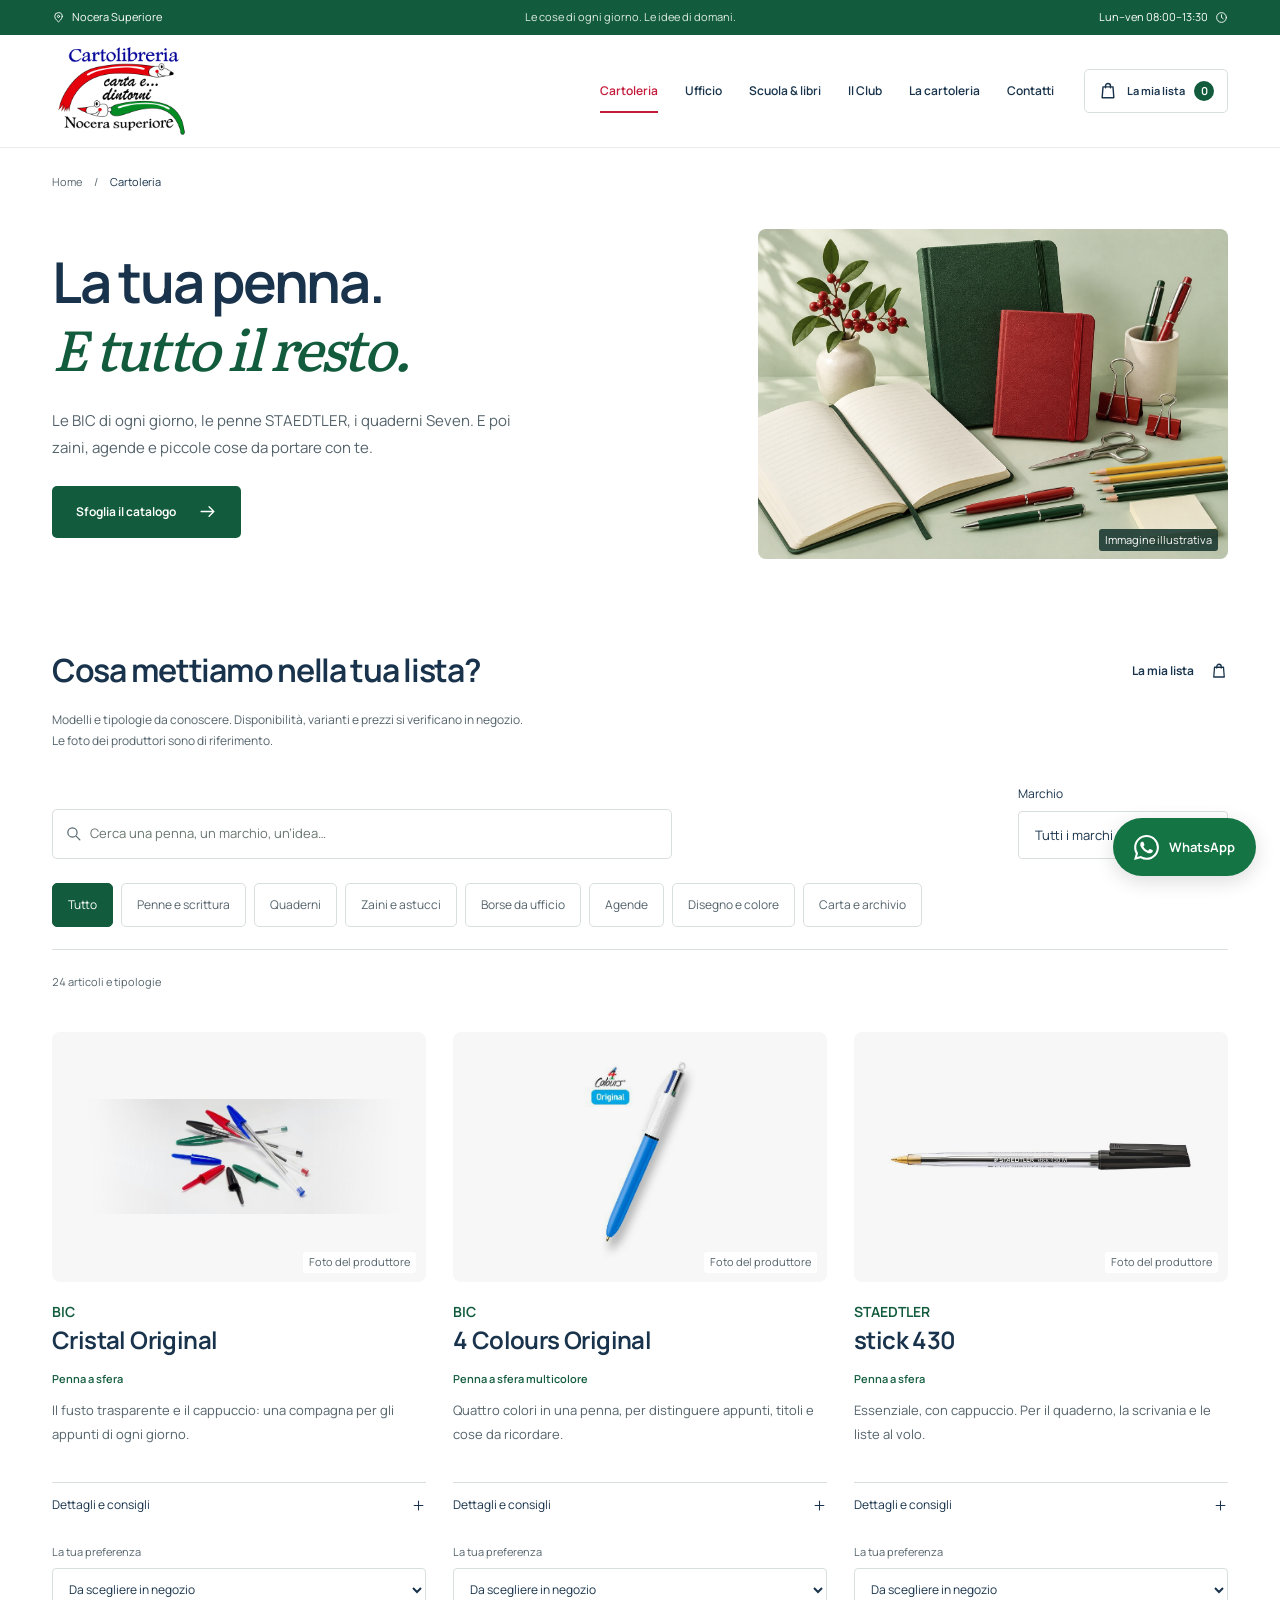
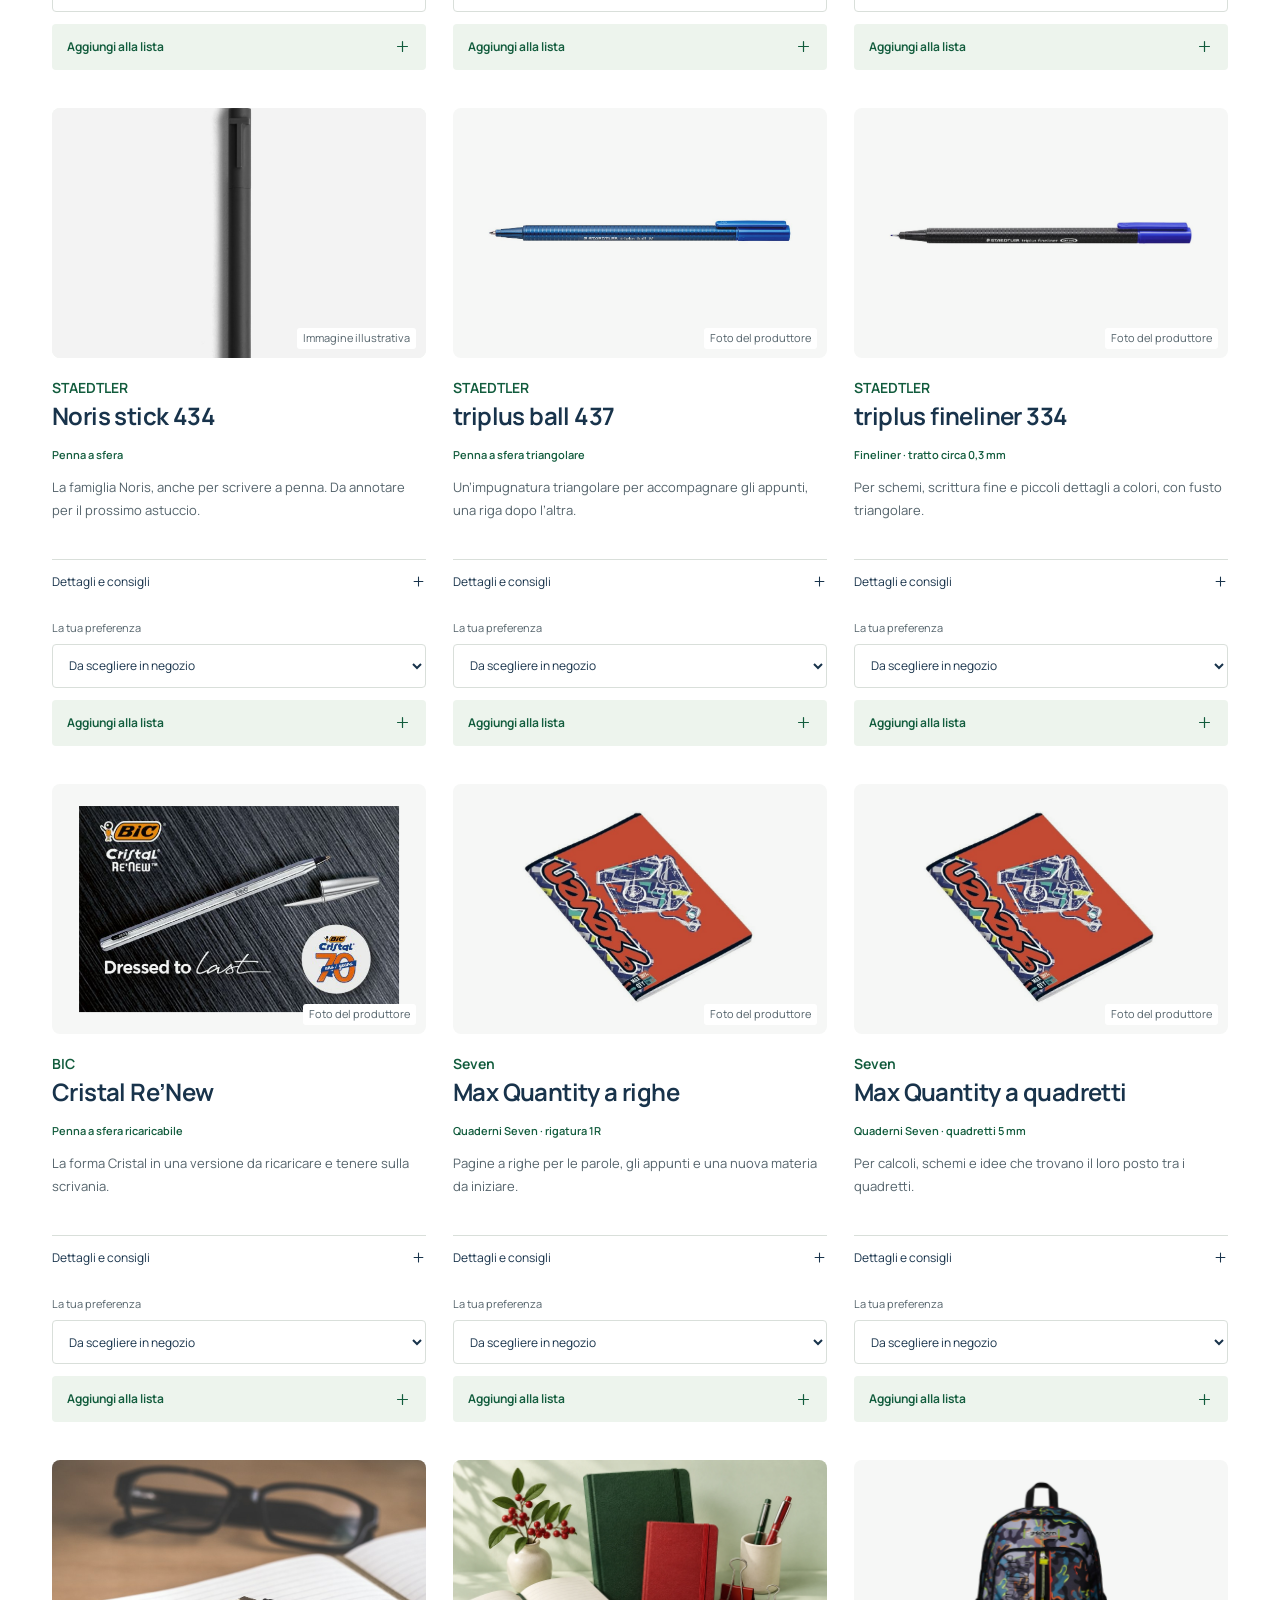
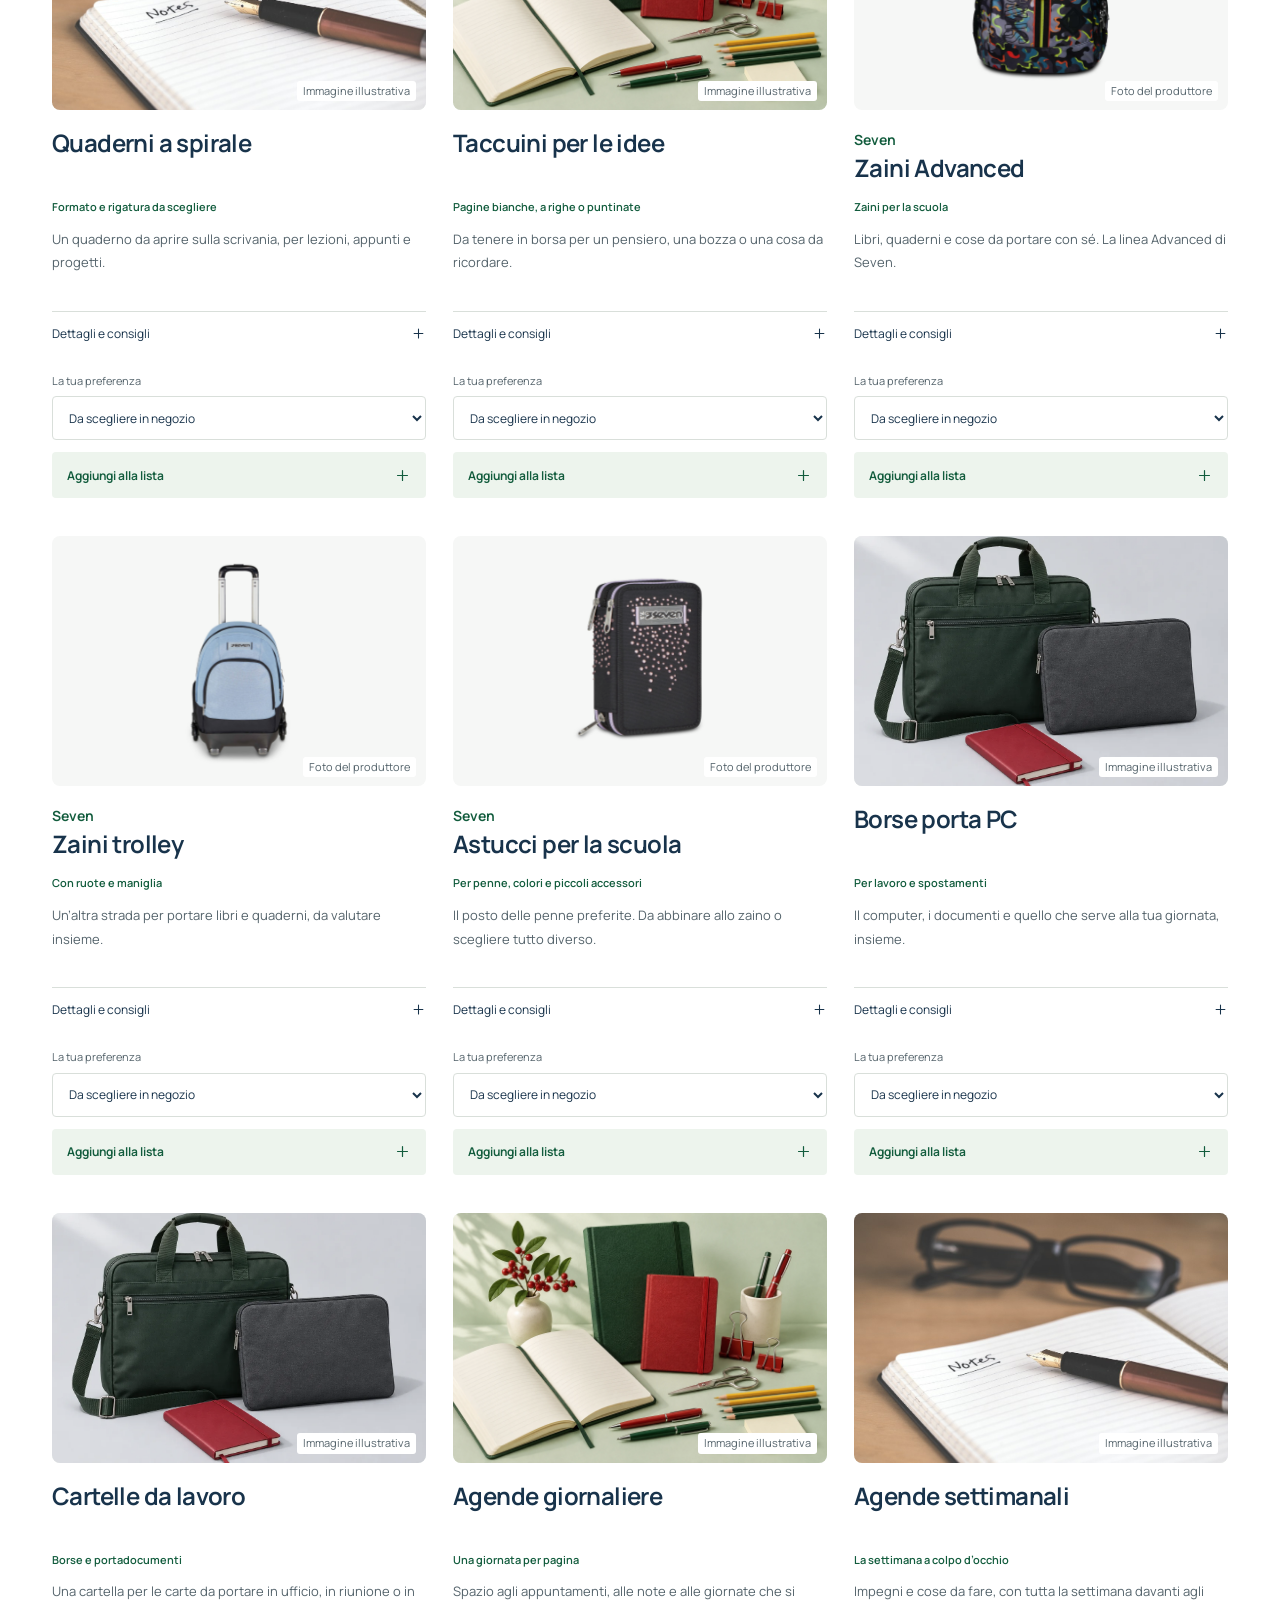
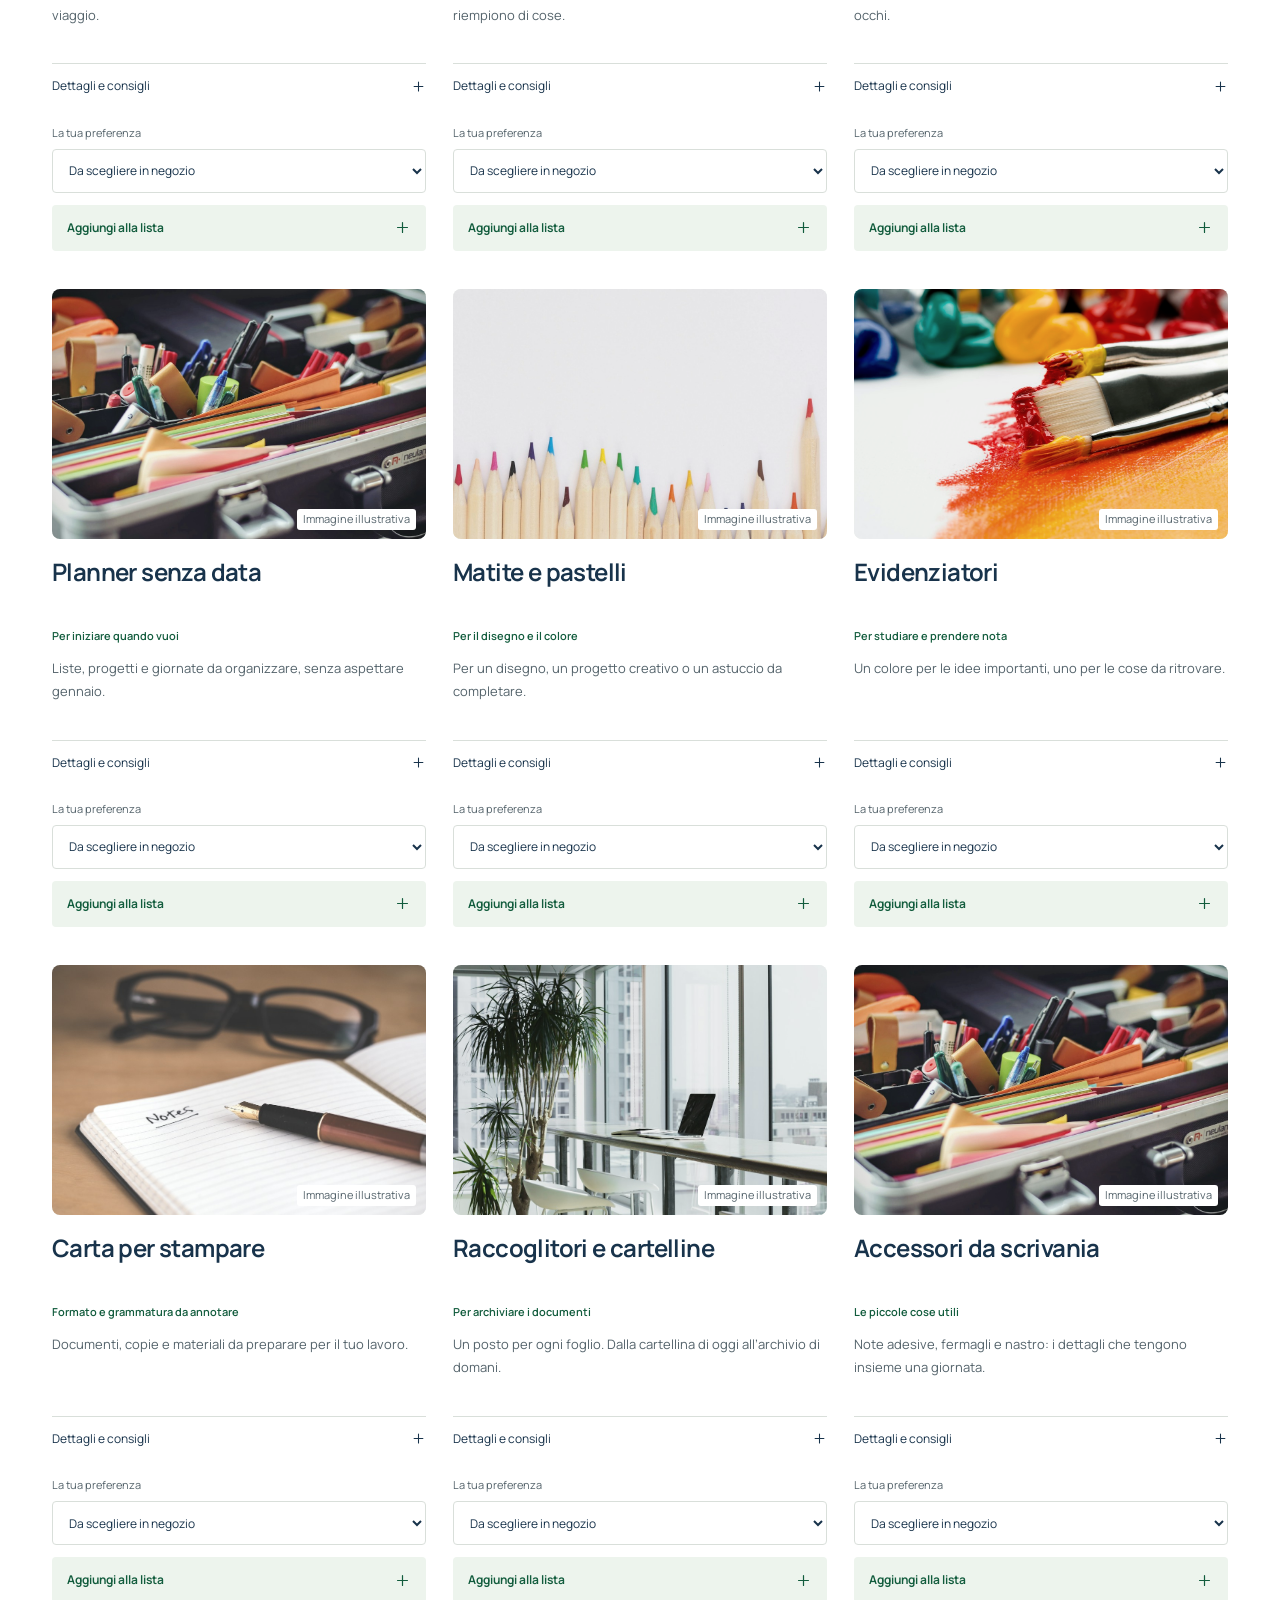
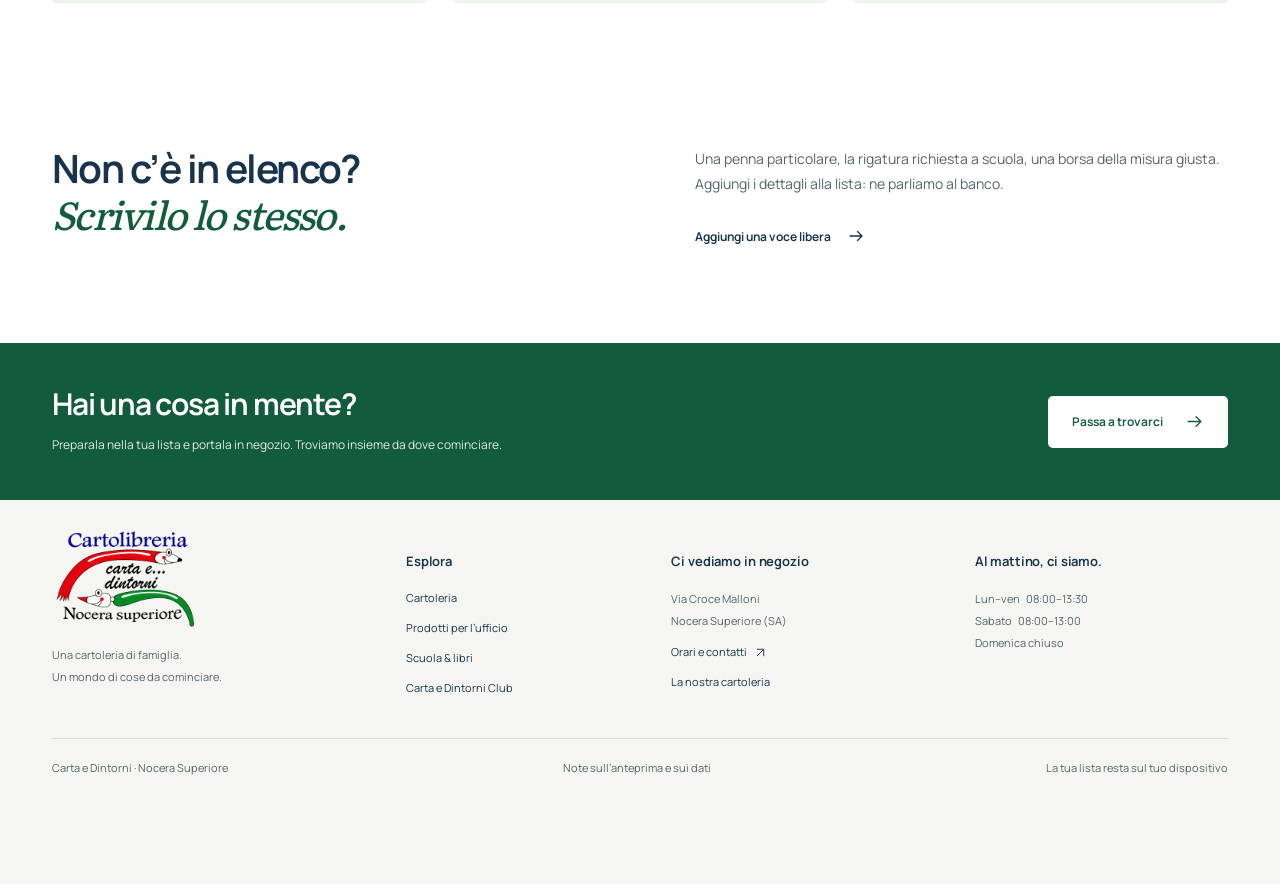
==== commit 98931257: "feat: expand stationery and office catalog" ====
--- a/cartoleria.html
+++ b/cartoleria.html
@@ -1 +1,128 @@
-<!doctype html><html lang="it"><head><meta charset="utf-8"><meta name="viewport" content="width=device-width,initial-scale=1"><meta name="robots" content="noindex,nofollow"><meta name="theme-color" content="#125c3d"><title>Cartoleria per tutti | Carta e Dintorni</title><meta name="description" content="Scrittura, quaderni, colore e organizzazione. Esplora le categorie e prepara la tua lista."><meta property="og:title" content="Cartoleria per tutti | Carta e Dintorni"><meta property="og:description" content="Scrittura, quaderni, colore e organizzazione. Esplora le categorie e prepara la tua lista."><meta property="og:type" content="website"><link rel="icon" href="assets/logo-trasparente.webp" type="image/webp"><link rel="stylesheet" href="site.css"><script src="site.js" defer></script></head><body class="cartoleria-page" data-page="cartoleria.html"><a class="skip-link" href="#contenuto">Salta al contenuto</a><div class="topbar"><div class="wrap"><a href="contatti.html"><svg viewBox="0 0 24 24" aria-hidden="true"><path d="M19 10c0 5-7 10-7 10S5 15 5 10a7 7 0 1 1 14 0Z"/><circle cx="12" cy="10" r="2"/></svg>Nocera Superiore</a><span>Le cose di ogni giorno. Le idee di domani.</span><a href="contatti.html#orari">Lun–ven 08:00–13:30<svg viewBox="0 0 24 24" aria-hidden="true"><circle cx="12" cy="12" r="9"/><path d="M12 7v5l3 2"/></svg></a></div></div><header class="site-header"><div class="wrap header-inner"><a class="brand" href="index.html" aria-label="Carta e Dintorni, Home"><span class="brand-image"><img src="assets/logo-trasparente.webp" width="341" height="225" alt="Carta e Dintorni, cartolibreria a Nocera Superiore"></span></a><button class="menu-button" type="button" aria-expanded="false" aria-controls="main-nav" aria-label="Apri menu"><span></span><span></span></button><nav id="main-nav" aria-label="Navigazione principale"><a href="cartoleria.html" aria-current="page">Cartoleria</a><a href="ufficio.html">Ufficio</a><a href="scuola.html">Scuola & libri</a><a href="club.html">Il Club</a><a href="la-cartoleria.html">La cartoleria</a><a href="contatti.html">Contatti</a></nav><a class="list-link" href="lista.html" ><svg viewBox="0 0 24 24" aria-hidden="true"><path d="M6 7h12l1 13H5L6 7Z"/><path d="M9 8V6a3 3 0 0 1 6 0v2"/></svg><span>La mia lista</span><span class="list-count" data-list-count aria-label="articoli nella lista">0</span></a></div></header><main id="contenuto"><nav class="breadcrumb wrap" aria-label="Percorso"><a href="index.html">Home</a><span aria-hidden="true">/</span><span aria-current="page">Cartoleria</span></nav><section class="department-intro wrap"><div><h1>Le piccole cose.<br><em>Le tue grandi idee.</em></h1><p>Una penna, un foglio, un nuovo quaderno. Scegli da dove partire e prepara la tua prossima visita.</p></div><figure class="department-visual mint"><img class="" src="assets/colours.jpg" alt="Materiali per disegnare, foto d’atmosfera" width="1200" height="900" fetchpriority="high"><figcaption class="photo-note">Immagine d’atmosfera</figcaption></figure></section><section class="section catalog-section wrap" aria-labelledby="catalog-title"><div class="catalog-top"><h2 id="catalog-title">Trova la tua ispirazione.</h2><a class="text-link" href="lista.html">La mia lista<svg viewBox="0 0 24 24" aria-hidden="true"><path d="M6 7h12l1 13H5L6 7Z"/><path d="M9 8V6a3 3 0 0 1 6 0v2"/></svg></a></div><p class="catalog-note">Categorie da esplorare. Articoli, varianti e disponibilità si verificano in negozio.</p><div class="catalog-tools"><div class="filters" role="group" aria-label="Filtra per categoria"><button class="filter active" type="button" data-filter="all" aria-pressed="true">Tutto</button><button class="filter" type="button" data-filter="Scrittura" aria-pressed="false">Scrittura</button><button class="filter" type="button" data-filter="Carta e quaderni" aria-pressed="false">Carta e quaderni</button><button class="filter" type="button" data-filter="Disegno e colore" aria-pressed="false">Disegno e colore</button><button class="filter" type="button" data-filter="Organizzazione" aria-pressed="false">Organizzazione</button></div><label class="search-field"><svg viewBox="0 0 24 24" aria-hidden="true"><circle cx="10.5" cy="10.5" r="6.5"/><path d="m16 16 5 5"/></svg><span class="sr-only">Cerca nelle categorie</span><input type="search" data-catalog-search placeholder="Cosa stai cercando?" autocomplete="off"></label></div><p class="catalog-count" data-catalog-count role="status" aria-live="polite">6 categorie da esplorare</p><div class="catalog-grid"><article class="catalog-card" data-catalog-card data-category="Scrittura" data-search="Penne e matite Scrittura Una penna per gli appunti, una matita per le idee ancora da cambiare."><div class="catalog-photo pink"><img class="" src="assets/pens.jpg" alt="Penne e matite, immagine d’atmosfera" width="1200" height="900" loading="lazy"><span>Scrittura</span></div><div class="catalog-body"><h3>Penne e matite</h3><p>Una penna per gli appunti, una matita per le idee ancora da cambiare.</p><details><summary>Cosa annotare <svg viewBox="0 0 24 24" aria-hidden="true"><path d="M12 5v14M5 12h14"/></svg></summary><p>Indica se cerchi penne a sfera, gel, matite o ricariche. Colore e tipo di punta aiutano a trovare la soluzione giusta.</p></details><button class="add-button" type="button" data-add="scrittura">Aggiungi alla lista <svg viewBox="0 0 24 24" aria-hidden="true"><path d="M12 5v14M5 12h14"/></svg></button></div></article><article class="catalog-card" data-catalog-card data-category="Carta e quaderni" data-search="Quaderni e taccuini Carta e quaderni Pagine per una nuova materia, un progetto o un pensiero al volo."><div class="catalog-photo mint"><img class="" src="assets/paper.jpg" alt="Quaderni e taccuini, immagine d’atmosfera" width="1200" height="900" loading="lazy"><span>Carta e quaderni</span></div><div class="catalog-body"><h3>Quaderni e taccuini</h3><p>Pagine per una nuova materia, un progetto o un pensiero al volo.</p><details><summary>Cosa annotare <svg viewBox="0 0 24 24" aria-hidden="true"><path d="M12 5v14M5 12h14"/></svg></summary><p>A righe, a quadretti o bianchi? Annota formato e tipo di pagina prima di passare in negozio.</p></details><button class="add-button" type="button" data-add="quaderni">Aggiungi alla lista <svg viewBox="0 0 24 24" aria-hidden="true"><path d="M12 5v14M5 12h14"/></svg></button></div></article><article class="catalog-card" data-catalog-card data-category="Disegno e colore" data-search="Matite e colori Disegno e colore Per disegnare, sottolineare e dare forma a quello che immagini."><div class="catalog-photo yellow"><img class="" src="assets/colours.jpg" alt="Matite e colori, immagine d’atmosfera" width="1200" height="900" loading="lazy"><span>Disegno e colore</span></div><div class="catalog-body"><h3>Matite e colori</h3><p>Per disegnare, sottolineare e dare forma a quello che immagini.</p><details><summary>Cosa annotare <svg viewBox="0 0 24 24" aria-hidden="true"><path d="M12 5v14M5 12h14"/></svg></summary><p>Specifica la tecnica che ti interessa: matite colorate, pennarelli o altri materiali per il disegno. Chiedi al banco quali opzioni sono disponibili.</p></details><button class="add-button" type="button" data-add="colore">Aggiungi alla lista <svg viewBox="0 0 24 24" aria-hidden="true"><path d="M12 5v14M5 12h14"/></svg></button></div></article><article class="catalog-card" data-catalog-card data-category="Disegno e colore" data-search="Carta per creare Disegno e colore Il punto di partenza di un biglietto, un collage o un piccolo progetto."><div class="catalog-photo blue"><img class="" src="assets/pencils.jpg" alt="Carta per creare, immagine d’atmosfera" width="1200" height="900" loading="lazy"><span>Disegno e colore</span></div><div class="catalog-body"><h3>Carta per creare</h3><p>Il punto di partenza di un biglietto, un collage o un piccolo progetto.</p><details><summary>Cosa annotare <svg viewBox="0 0 24 24" aria-hidden="true"><path d="M12 5v14M5 12h14"/></svg></summary><p>Porta con te le misure, il colore e una breve descrizione del progetto. Formati e materiali vanno verificati in negozio.</p></details><button class="add-button" type="button" data-add="creativita">Aggiungi alla lista <svg viewBox="0 0 24 24" aria-hidden="true"><path d="M12 5v14M5 12h14"/></svg></button></div></article><article class="catalog-card" data-catalog-card data-category="Organizzazione" data-search="Agende e appunti Organizzazione Una pagina per ricordare. Uno spazio per organizzare la giornata."><div class="catalog-photo mint"><img class="" src="assets/desk.jpg" alt="Agende e appunti, immagine d’atmosfera" width="1200" height="900" loading="lazy"><span>Organizzazione</span></div><div class="catalog-body"><h3>Agende e appunti</h3><p>Una pagina per ricordare. Uno spazio per organizzare la giornata.</p><details><summary>Cosa annotare <svg viewBox="0 0 24 24" aria-hidden="true"><path d="M12 5v14M5 12h14"/></svg></summary><p>Cerchi un calendario, un taccuino o un supporto per gli appunti? Scrivi la tua preferenza e verifica le alternative al banco.</p></details><button class="add-button" type="button" data-add="organizzazione">Aggiungi alla lista <svg viewBox="0 0 24 24" aria-hidden="true"><path d="M12 5v14M5 12h14"/></svg></button></div></article><article class="catalog-card" data-catalog-card data-category="Organizzazione" data-search="I piccoli indispensabili Organizzazione Gomme, temperini e accessori da tenere a portata di mano."><div class="catalog-photo pink"><img class="" src="assets/hero-stationery.webp" alt="I piccoli indispensabili, immagine d’atmosfera" width="1200" height="900" loading="lazy"><span>Organizzazione</span></div><div class="catalog-body"><h3>I piccoli indispensabili</h3><p>Gomme, temperini e accessori da tenere a portata di mano.</p><details><summary>Cosa annotare <svg viewBox="0 0 24 24" aria-hidden="true"><path d="M12 5v14M5 12h14"/></svg></summary><p>Metti in lista i piccoli articoli che mancano sulla scrivania o nell’astuccio. Quantità e caratteristiche si possono annotare nella tua lista.</p></details><button class="add-button" type="button" data-add="accessori">Aggiungi alla lista <svg viewBox="0 0 24 24" aria-hidden="true"><path d="M12 5v14M5 12h14"/></svg></button></div></article></div><div class="catalog-empty" data-catalog-empty hidden><h3>Questa idea non è ancora in elenco.</h3><p>Prova un’altra ricerca oppure aggiungila liberamente alla tua lista.</p><button type="button" class="button dark" data-clear-filters>Mostra tutte le categorie<svg viewBox="0 0 24 24" aria-hidden="true"><path d="M4 12h16m-6-6 6 6-6 6"/></svg></button><a class="text-link" href="lista.html">Scrivi tu cosa cerchi<svg viewBox="0 0 24 24" aria-hidden="true"><path d="M4 12h16m-6-6 6 6-6 6"/></svg></a></div></section><section class="wrap editorial-row"><h2>Non c’è in elenco?<br><em>Scrivilo lo stesso.</em></h2><div><p>La lista può contenere anche un articolo preciso, una misura o un’esigenza particolare. Annotala: ne parliamo al banco.</p><a class="text-link" href="lista.html">Aggiungi una voce libera<svg viewBox="0 0 24 24" aria-hidden="true"><path d="M4 12h16m-6-6 6 6-6 6"/></svg></a></div></section><section class="visit-banner"><div class="wrap visit-inner"><div><h2>Hai una cosa in mente?</h2><p>Preparala nella tua lista e portala in negozio. Troviamo insieme da dove cominciare.</p></div><a class="button paper" href="contatti.html">Passa a trovarci<svg viewBox="0 0 24 24" aria-hidden="true"><path d="M4 12h16m-6-6 6 6-6 6"/></svg></a></div></section></main><footer class="site-footer"><div class="wrap footer-grid"><div class="footer-brand"><a href="index.html" aria-label="Carta e Dintorni, Home"><span class="brand-image"><img src="assets/logo-trasparente.webp" width="341" height="225" alt="Carta e Dintorni, cartolibreria a Nocera Superiore"></span></a><p>Una cartoleria di famiglia.<br>Un mondo di cose da cominciare.</p></div><div><h2>Esplora</h2><a href="cartoleria.html">Cartoleria</a><a href="ufficio.html">Prodotti per l’ufficio</a><a href="scuola.html">Scuola & libri</a><a href="club.html">Carta e Dintorni Club</a></div><div><h2>Ci vediamo in negozio</h2><p>Via Croce Malloni<br>Nocera Superiore (SA)</p><a href="contatti.html">Orari e contatti <svg viewBox="0 0 24 24" aria-hidden="true"><path d="M6 18 18 6M6 6h12v12"/></svg></a><a href="la-cartoleria.html">La nostra cartoleria</a></div><div class="footer-hours"><h2>Al mattino, ci siamo.</h2><p>Lun–ven &nbsp; 08:00–13:30<br>Sabato &nbsp; 08:00–13:00<br>Domenica chiuso</p></div></div><div class="wrap footer-bottom"><span>Carta e Dintorni · Nocera Superiore</span><a href="note.html">Note sull’anteprima e sui dati</a><a href="lista.html">La tua lista resta sul tuo dispositivo</a></div></footer><a class="whatsapp-fab" href="https://wa.me/393923492138" target="_blank" rel="noopener noreferrer" aria-label="Scrivici su WhatsApp al +39 392 349 2138" title="Scrivici su WhatsApp"><span class="whatsapp-icon"><svg aria-hidden="true" focusable="false" role="img" viewBox="0 0 24 24" xmlns="http://www.w3.org/2000/svg"><title>WhatsApp</title><path d="M17.472 14.382c-.297-.149-1.758-.867-2.03-.967-.273-.099-.471-.148-.67.15-.197.297-.767.966-.94 1.164-.173.199-.347.223-.644.075-.297-.15-1.255-.463-2.39-1.475-.883-.788-1.48-1.761-1.653-2.059-.173-.297-.018-.458.13-.606.134-.133.298-.347.446-.52.149-.174.198-.298.298-.497.099-.198.05-.371-.025-.52-.075-.149-.669-1.612-.916-2.207-.242-.579-.487-.5-.669-.51-.173-.008-.371-.01-.57-.01-.198 0-.52.074-.792.372-.272.297-1.04 1.016-1.04 2.479 0 1.462 1.065 2.875 1.213 3.074.149.198 2.096 3.2 5.077 4.487.709.306 1.262.489 1.694.625.712.227 1.36.195 1.871.118.571-.085 1.758-.719 2.006-1.413.248-.694.248-1.289.173-1.413-.074-.124-.272-.198-.57-.347m-5.421 7.403h-.004a9.87 9.87 0 01-5.031-1.378l-.361-.214-3.741.982.998-3.648-.235-.374a9.86 9.86 0 01-1.51-5.26c.001-5.45 4.436-9.884 9.888-9.884 2.64 0 5.122 1.03 6.988 2.898a9.825 9.825 0 012.893 6.994c-.003 5.45-4.437 9.884-9.885 9.884m8.413-18.297A11.815 11.815 0 0012.05 0C5.495 0 .16 5.335.157 11.892c0 2.096.547 4.142 1.588 5.945L.057 24l6.305-1.654a11.882 11.882 0 005.683 1.448h.005c6.554 0 11.89-5.335 11.893-11.893a11.821 11.821 0 00-3.48-8.413Z"/></svg></span><span class="whatsapp-label">WhatsApp</span></a><div class="toast" role="status" aria-live="polite" aria-atomic="true" data-toast hidden><span></span><a href="lista.html">Vedi la lista <svg viewBox="0 0 24 24" aria-hidden="true"><path d="M4 12h16m-6-6 6 6-6 6"/></svg></a></div></body></html>+<!doctype html><html lang="it"><head><meta charset="utf-8"><meta name="viewport" content="width=device-width,initial-scale=1"><meta name="robots" content="noindex,nofollow"><meta name="theme-color" content="#125c3d"><title>Penne BIC e STAEDTLER, quaderni Seven e cartoleria | Carta e Dintorni</title><meta name="description" content="Esplora penne BIC e STAEDTLER, quaderni e zaini Seven, agende e borse da ufficio. Cerca modelli e prepara la tua lista."><meta property="og:title" content="Penne BIC e STAEDTLER, quaderni Seven e cartoleria | Carta e Dintorni"><meta property="og:description" content="Esplora penne BIC e STAEDTLER, quaderni e zaini Seven, agende e borse da ufficio. Cerca modelli e prepara la tua lista."><meta property="og:type" content="website"><link rel="icon" href="assets/logo-trasparente.webp" type="image/webp"><link rel="stylesheet" href="site.css"><script src="site.js" defer></script></head><body class="cartoleria-page" data-page="cartoleria.html"><a class="skip-link" href="#contenuto">Salta al contenuto</a><div class="topbar"><div class="wrap"><a href="contatti.html"><svg viewBox="0 0 24 24" aria-hidden="true"><path d="M19 10c0 5-7 10-7 10S5 15 5 10a7 7 0 1 1 14 0Z"/><circle cx="12" cy="10" r="2"/></svg>Nocera Superiore</a><span>Le cose di ogni giorno. Le idee di domani.</span><a href="contatti.html#orari">Lun–ven 08:00–13:30<svg viewBox="0 0 24 24" aria-hidden="true"><circle cx="12" cy="12" r="9"/><path d="M12 7v5l3 2"/></svg></a></div></div><header class="site-header"><div class="wrap header-inner"><a class="brand" href="index.html" aria-label="Carta e Dintorni, Home"><span class="brand-image"><img src="assets/logo-trasparente.webp" width="341" height="225" alt="Carta e Dintorni, cartolibreria a Nocera Superiore"></span></a><button class="menu-button" type="button" aria-expanded="false" aria-controls="main-nav" aria-label="Apri menu"><span></span><span></span></button><nav id="main-nav" aria-label="Navigazione principale"><a href="cartoleria.html" aria-current="page">Cartoleria</a><a href="ufficio.html">Ufficio</a><a href="scuola.html">Scuola & libri</a><a href="club.html">Il Club</a><a href="la-cartoleria.html">La cartoleria</a><a href="contatti.html">Contatti</a></nav><a class="list-link" href="lista.html" ><svg viewBox="0 0 24 24" aria-hidden="true"><path d="M6 7h12l1 13H5L6 7Z"/><path d="M9 8V6a3 3 0 0 1 6 0v2"/></svg><span>La mia lista</span><span class="list-count" data-list-count aria-label="articoli nella lista">0</span></a></div></header><main id="contenuto"><nav class="breadcrumb wrap" aria-label="Percorso"><a href="index.html">Home</a><span aria-hidden="true">/</span><span aria-current="page">Cartoleria</span></nav>
+  <section class="department-intro wrap"><div><h1>La tua penna.<br><em>E tutto il resto.</em></h1><p>Le BIC di ogni giorno, le penne STAEDTLER, i quaderni Seven. E poi zaini, agende e piccole cose da portare con te.</p><a class="button dark" href="#catalogo">Sfoglia il catalogo<svg viewBox="0 0 24 24" aria-hidden="true"><path d="M4 12h16m-6-6 6 6-6 6"/></svg></a></div><figure class="department-visual mint"><img class="" src="assets/hero-stationery.webp" alt="Quaderni e strumenti di scrittura, immagine d’atmosfera" width="1200" height="900" fetchpriority="high"><figcaption class="photo-note">Immagine illustrativa</figcaption></figure></section>
+  <section class="section catalog-section wrap" id="catalogo" aria-labelledby="catalog-title"><div class="catalog-top"><h2 id="catalog-title">Cosa mettiamo nella tua lista?</h2><a class="text-link" href="lista.html">La mia lista<svg viewBox="0 0 24 24" aria-hidden="true"><path d="M6 7h12l1 13H5L6 7Z"/><path d="M9 8V6a3 3 0 0 1 6 0v2"/></svg></a></div><p class="catalog-note">Modelli e tipologie da conoscere. Disponibilità, varianti e prezzi si verificano in negozio. Le foto dei produttori sono di riferimento.</p>
+  <div class="catalog-tools product-tools"><label class="search-field"><svg viewBox="0 0 24 24" aria-hidden="true"><circle cx="10.5" cy="10.5" r="6.5"/><path d="m16 16 5 5"/></svg><span class="sr-only">Cerca articoli e modelli</span><input type="search" data-catalog-search placeholder="Cerca una penna, un marchio, un’idea…" autocomplete="off"></label><label class="brand-select">Marchio<select data-brand-filter><option value="all">Tutti i marchi</option><option>BIC</option><option>STAEDTLER</option><option>Seven</option><option value="altre">Altre tipologie</option></select></label></div>
+  <div class="filters product-filters" role="group" aria-label="Filtra per categoria"><button class="filter active" type="button" data-filter="all" aria-pressed="true">Tutto</button><button class="filter" type="button" data-filter="scrittura" aria-pressed="false">Penne e scrittura</button><button class="filter" type="button" data-filter="quaderni" aria-pressed="false">Quaderni</button><button class="filter" type="button" data-filter="zaini" aria-pressed="false">Zaini e astucci</button><button class="filter" type="button" data-filter="borse" aria-pressed="false">Borse da ufficio</button><button class="filter" type="button" data-filter="agende" aria-pressed="false">Agende</button><button class="filter" type="button" data-filter="colore" aria-pressed="false">Disegno e colore</button><button class="filter" type="button" data-filter="ufficio" aria-pressed="false">Carta e archivio</button></div>
+  <div class="catalog-results"><p class="catalog-count" data-catalog-count role="status" aria-live="polite">24 articoli e tipologie</p><button type="button" class="quiet-button" data-clear-filters hidden>Azzera i filtri</button></div>
+  <div class="catalog-grid"><article id="bic-cristal" class="catalog-card product-card" data-catalog-card data-category="scrittura" data-brand="BIC" data-search="BIC Cristal Original Penna a sfera Il fusto trasparente e il cappuccio: una compagna per gli appunti di ogni giorno. Una penna a sfera con cappuccio. Annota il colore dell’inchiostro che preferisci; punta e confezione si scelgono al banco. Blu Nero Rosso Verde Penne e scrittura ">
+    <figure class="catalog-photo product-photo manufacturer-photo"><img class="" src="assets/products/bic-cristal.jpg" alt="BIC Cristal Original, immagine di riferimento del produttore" width="1200" height="900" loading="lazy"><figcaption>Foto del produttore</figcaption></figure>
+    <div class="catalog-body"><h3><span class="product-brand">BIC</span>Cristal Original</h3><p class="product-type">Penna a sfera</p><p>Il fusto trasparente e il cappuccio: una compagna per gli appunti di ogni giorno.</p>
+    <details><summary>Dettagli e consigli <svg viewBox="0 0 24 24" aria-hidden="true"><path d="M12 5v14M5 12h14"/></svg></summary><p>Una penna a sfera con cappuccio. Annota il colore dell’inchiostro che preferisci; punta e confezione si scelgono al banco.</p><a class="product-source" href="https://eu.bic.com/en-gb/stationery/cristal-anniversary" target="_blank" rel="noopener noreferrer">Scheda del produttore <svg viewBox="0 0 24 24" aria-hidden="true"><path d="M6 18 18 6M6 6h12v12"/></svg></a></details>
+    <label class="product-preference" for="preferenza-bic-cristal">La tua preferenza<select id="preferenza-bic-cristal" data-product-option><option value="">Da scegliere in negozio</option><option>Blu</option><option>Nero</option><option>Rosso</option><option>Verde</option></select></label>
+    <button class="add-button" type="button" data-add="bic-cristal" data-add-title="BIC Cristal Original" aria-label="Aggiungi BIC Cristal Original alla lista">Aggiungi alla lista <svg viewBox="0 0 24 24" aria-hidden="true"><path d="M12 5v14M5 12h14"/></svg></button></div></article><article id="bic-4-colours" class="catalog-card product-card" data-catalog-card data-category="scrittura" data-brand="BIC" data-search="BIC 4 Colours Original Penna a sfera multicolore Quattro colori in una penna, per distinguere appunti, titoli e cose da ricordare. La versione Original riunisce blu, nero, rosso e verde. Chiedi conferma della versione e delle ricariche compatibili. Versione Original Penne e scrittura ">
+    <figure class="catalog-photo product-photo manufacturer-photo"><img class="" src="assets/products/bic-4-colours.jpg" alt="BIC 4 Colours Original, immagine di riferimento del produttore" width="1200" height="900" loading="lazy"><figcaption>Foto del produttore</figcaption></figure>
+    <div class="catalog-body"><h3><span class="product-brand">BIC</span>4 Colours Original</h3><p class="product-type">Penna a sfera multicolore</p><p>Quattro colori in una penna, per distinguere appunti, titoli e cose da ricordare.</p>
+    <details><summary>Dettagli e consigli <svg viewBox="0 0 24 24" aria-hidden="true"><path d="M12 5v14M5 12h14"/></svg></summary><p>La versione Original riunisce blu, nero, rosso e verde. Chiedi conferma della versione e delle ricariche compatibili.</p><a class="product-source" href="https://eu.bic.com/en-gb/stationery/the-bic-4-colours-collections" target="_blank" rel="noopener noreferrer">Scheda del produttore <svg viewBox="0 0 24 24" aria-hidden="true"><path d="M6 18 18 6M6 6h12v12"/></svg></a></details>
+    <label class="product-preference" for="preferenza-bic-4-colours">La tua preferenza<select id="preferenza-bic-4-colours" data-product-option><option value="">Da scegliere in negozio</option><option>Versione Original</option></select></label>
+    <button class="add-button" type="button" data-add="bic-4-colours" data-add-title="BIC 4 Colours Original" aria-label="Aggiungi BIC 4 Colours Original alla lista">Aggiungi alla lista <svg viewBox="0 0 24 24" aria-hidden="true"><path d="M12 5v14M5 12h14"/></svg></button></div></article><article id="staedtler-stick" class="catalog-card product-card" data-catalog-card data-category="scrittura" data-brand="STAEDTLER" data-search="STAEDTLER stick 430 Penna a sfera Essenziale, con cappuccio. Per il quaderno, la scrivania e le liste al volo. Una penna a sfera per la scrittura quotidiana. Indica colore e tipo di punta desiderati per verificarli in negozio. Blu Nero Rosso Penne e scrittura staedler standler">
+    <figure class="catalog-photo product-photo manufacturer-photo"><img class="" src="assets/products/staedtler-stick.jpg" alt="STAEDTLER stick 430, immagine di riferimento del produttore" width="1200" height="900" loading="lazy"><figcaption>Foto del produttore</figcaption></figure>
+    <div class="catalog-body"><h3><span class="product-brand">STAEDTLER</span>stick 430</h3><p class="product-type">Penna a sfera</p><p>Essenziale, con cappuccio. Per il quaderno, la scrivania e le liste al volo.</p>
+    <details><summary>Dettagli e consigli <svg viewBox="0 0 24 24" aria-hidden="true"><path d="M12 5v14M5 12h14"/></svg></summary><p>Una penna a sfera per la scrittura quotidiana. Indica colore e tipo di punta desiderati per verificarli in negozio.</p><a class="product-source" href="https://www.staedtler.com/it/it/prodotti/penne/penne-a-sfera/stick-430-penna-a-sfera-m430/" target="_blank" rel="noopener noreferrer">Scheda del produttore <svg viewBox="0 0 24 24" aria-hidden="true"><path d="M6 18 18 6M6 6h12v12"/></svg></a></details>
+    <label class="product-preference" for="preferenza-staedtler-stick">La tua preferenza<select id="preferenza-staedtler-stick" data-product-option><option value="">Da scegliere in negozio</option><option>Blu</option><option>Nero</option><option>Rosso</option></select></label>
+    <button class="add-button" type="button" data-add="staedtler-stick" data-add-title="STAEDTLER stick 430" aria-label="Aggiungi STAEDTLER stick 430 alla lista">Aggiungi alla lista <svg viewBox="0 0 24 24" aria-hidden="true"><path d="M12 5v14M5 12h14"/></svg></button></div></article><article id="staedtler-noris" class="catalog-card product-card" data-catalog-card data-category="scrittura" data-brand="STAEDTLER" data-search="STAEDTLER Noris stick 434 Penna a sfera La famiglia Noris, anche per scrivere a penna. Da annotare per il prossimo astuccio. Il modello 434 appartiene alla linea Noris stick. Colore, punta e confezione vanno verificati insieme al negozio. L’immagine è d’atmosfera e non raffigura il modello. Blu Nero Rosso Penne e scrittura staedler standler">
+    <figure class="catalog-photo product-photo"><img class="" src="assets/pens.jpg" alt="Penne e scrittura, immagine d’atmosfera" width="1200" height="900" loading="lazy"><figcaption>Immagine illustrativa</figcaption></figure>
+    <div class="catalog-body"><h3><span class="product-brand">STAEDTLER</span>Noris stick 434</h3><p class="product-type">Penna a sfera</p><p>La famiglia Noris, anche per scrivere a penna. Da annotare per il prossimo astuccio.</p>
+    <details><summary>Dettagli e consigli <svg viewBox="0 0 24 24" aria-hidden="true"><path d="M12 5v14M5 12h14"/></svg></summary><p>Il modello 434 appartiene alla linea Noris stick. Colore, punta e confezione vanno verificati insieme al negozio. L’immagine è d’atmosfera e non raffigura il modello.</p><a class="product-source" href="https://www.staedtler.com/it/it/prodotti/penne/penne-a-sfera/noris-stick-434-penna-a-sfera-434-m9bk5i/" target="_blank" rel="noopener noreferrer">Scheda del produttore <svg viewBox="0 0 24 24" aria-hidden="true"><path d="M6 18 18 6M6 6h12v12"/></svg></a></details>
+    <label class="product-preference" for="preferenza-staedtler-noris">La tua preferenza<select id="preferenza-staedtler-noris" data-product-option><option value="">Da scegliere in negozio</option><option>Blu</option><option>Nero</option><option>Rosso</option></select></label>
+    <button class="add-button" type="button" data-add="staedtler-noris" data-add-title="STAEDTLER Noris stick 434" aria-label="Aggiungi STAEDTLER Noris stick 434 alla lista">Aggiungi alla lista <svg viewBox="0 0 24 24" aria-hidden="true"><path d="M12 5v14M5 12h14"/></svg></button></div></article><article id="staedtler-triplus" class="catalog-card product-card" data-catalog-card data-category="scrittura" data-brand="STAEDTLER" data-search="STAEDTLER triplus ball 437 Penna a sfera triangolare Un’impugnatura triangolare per accompagnare gli appunti, una riga dopo l’altra. Penna a sfera con fusto triangolare. Indica il colore desiderato; chiedi al banco la punta e la confezione del modello. Blu Nero Rosso Penne e scrittura staedler standler">
+    <figure class="catalog-photo product-photo manufacturer-photo"><img class="" src="assets/products/staedtler-triplus.jpg" alt="STAEDTLER triplus ball 437, immagine di riferimento del produttore" width="1200" height="900" loading="lazy"><figcaption>Foto del produttore</figcaption></figure>
+    <div class="catalog-body"><h3><span class="product-brand">STAEDTLER</span>triplus ball 437</h3><p class="product-type">Penna a sfera triangolare</p><p>Un’impugnatura triangolare per accompagnare gli appunti, una riga dopo l’altra.</p>
+    <details><summary>Dettagli e consigli <svg viewBox="0 0 24 24" aria-hidden="true"><path d="M12 5v14M5 12h14"/></svg></summary><p>Penna a sfera con fusto triangolare. Indica il colore desiderato; chiedi al banco la punta e la confezione del modello.</p><a class="product-source" href="https://www.staedtler.com/it/it/prodotti/penne/penne-a-sfera/triplus-ball-437-penna-a-sfera-triangolare-m437/" target="_blank" rel="noopener noreferrer">Scheda del produttore <svg viewBox="0 0 24 24" aria-hidden="true"><path d="M6 18 18 6M6 6h12v12"/></svg></a></details>
+    <label class="product-preference" for="preferenza-staedtler-triplus">La tua preferenza<select id="preferenza-staedtler-triplus" data-product-option><option value="">Da scegliere in negozio</option><option>Blu</option><option>Nero</option><option>Rosso</option></select></label>
+    <button class="add-button" type="button" data-add="staedtler-triplus" data-add-title="STAEDTLER triplus ball 437" aria-label="Aggiungi STAEDTLER triplus ball 437 alla lista">Aggiungi alla lista <svg viewBox="0 0 24 24" aria-hidden="true"><path d="M12 5v14M5 12h14"/></svg></button></div></article><article id="staedtler-fineliner" class="catalog-card product-card" data-catalog-card data-category="scrittura" data-brand="STAEDTLER" data-search="STAEDTLER triplus fineliner 334 Fineliner · tratto circa 0,3 mm Per schemi, scrittura fine e piccoli dettagli a colori, con fusto triangolare. Fineliner con inchiostro a base d’acqua e punta rivestita in metallo. Annota se cerchi un singolo colore oppure un assortimento. Blu Nero Rosso Colori assortiti Penne e scrittura staedler standler">
+    <figure class="catalog-photo product-photo manufacturer-photo"><img class="" src="assets/products/staedtler-fineliner.jpg" alt="STAEDTLER triplus fineliner 334, immagine di riferimento del produttore" width="1200" height="900" loading="lazy"><figcaption>Foto del produttore</figcaption></figure>
+    <div class="catalog-body"><h3><span class="product-brand">STAEDTLER</span>triplus fineliner 334</h3><p class="product-type">Fineliner · tratto circa 0,3 mm</p><p>Per schemi, scrittura fine e piccoli dettagli a colori, con fusto triangolare.</p>
+    <details><summary>Dettagli e consigli <svg viewBox="0 0 24 24" aria-hidden="true"><path d="M12 5v14M5 12h14"/></svg></summary><p>Fineliner con inchiostro a base d’acqua e punta rivestita in metallo. Annota se cerchi un singolo colore oppure un assortimento.</p><a class="product-source" href="https://www.staedtler.com/it/it/prodotti/colorare/punta-fine/triplus-fineliner-334-pennarello-a-punta-fine-triangolare-m334/" target="_blank" rel="noopener noreferrer">Scheda del produttore <svg viewBox="0 0 24 24" aria-hidden="true"><path d="M6 18 18 6M6 6h12v12"/></svg></a></details>
+    <label class="product-preference" for="preferenza-staedtler-fineliner">La tua preferenza<select id="preferenza-staedtler-fineliner" data-product-option><option value="">Da scegliere in negozio</option><option>Blu</option><option>Nero</option><option>Rosso</option><option>Colori assortiti</option></select></label>
+    <button class="add-button" type="button" data-add="staedtler-fineliner" data-add-title="STAEDTLER triplus fineliner 334" aria-label="Aggiungi STAEDTLER triplus fineliner 334 alla lista">Aggiungi alla lista <svg viewBox="0 0 24 24" aria-hidden="true"><path d="M12 5v14M5 12h14"/></svg></button></div></article><article id="bic-renew" class="catalog-card product-card" data-catalog-card data-category="scrittura" data-brand="BIC" data-search="BIC Cristal Re’New Penna a sfera ricaricabile La forma Cristal in una versione da ricaricare e tenere sulla scrivania. Versione ricaricabile della famiglia Cristal, con corpo dall’aspetto in alluminio. Finitura, colore e ricariche si verificano in negozio. Blu Nero Penne e scrittura ">
+    <figure class="catalog-photo product-photo manufacturer-photo"><img class="" src="assets/products/bic-renew.jpg" alt="BIC Cristal Re’New, immagine di riferimento del produttore" width="1200" height="900" loading="lazy"><figcaption>Foto del produttore</figcaption></figure>
+    <div class="catalog-body"><h3><span class="product-brand">BIC</span>Cristal Re’New</h3><p class="product-type">Penna a sfera ricaricabile</p><p>La forma Cristal in una versione da ricaricare e tenere sulla scrivania.</p>
+    <details><summary>Dettagli e consigli <svg viewBox="0 0 24 24" aria-hidden="true"><path d="M12 5v14M5 12h14"/></svg></summary><p>Versione ricaricabile della famiglia Cristal, con corpo dall’aspetto in alluminio. Finitura, colore e ricariche si verificano in negozio.</p><a class="product-source" href="https://eu.bic.com/en-gb/stationery/bic-cristal-renew" target="_blank" rel="noopener noreferrer">Scheda del produttore <svg viewBox="0 0 24 24" aria-hidden="true"><path d="M6 18 18 6M6 6h12v12"/></svg></a></details>
+    <label class="product-preference" for="preferenza-bic-renew">La tua preferenza<select id="preferenza-bic-renew" data-product-option><option value="">Da scegliere in negozio</option><option>Blu</option><option>Nero</option></select></label>
+    <button class="add-button" type="button" data-add="bic-renew" data-add-title="BIC Cristal Re’New" aria-label="Aggiungi BIC Cristal Re’New alla lista">Aggiungi alla lista <svg viewBox="0 0 24 24" aria-hidden="true"><path d="M12 5v14M5 12h14"/></svg></button></div></article><article id="seven-quaderno-righe" class="catalog-card product-card" data-catalog-card data-category="quaderni" data-brand="Seven" data-search="Seven Max Quantity a righe Quaderni Seven · rigatura 1R Pagine a righe per le parole, gli appunti e una nuova materia da iniziare. Riferimento alla linea Max Quantity 1R. La foto del produttore mostra una confezione: quantità, copertine e vendita singola si verificano al banco. Rigatura 1R Quaderni ">
+    <figure class="catalog-photo product-photo manufacturer-photo"><img class="" src="assets/products/seven-quaderni-righe.jpg" alt="Seven Max Quantity a righe, immagine di riferimento del produttore" width="1200" height="900" loading="lazy"><figcaption>Foto del produttore</figcaption></figure>
+    <div class="catalog-body"><h3><span class="product-brand">Seven</span>Max Quantity a righe</h3><p class="product-type">Quaderni Seven · rigatura 1R</p><p>Pagine a righe per le parole, gli appunti e una nuova materia da iniziare.</p>
+    <details><summary>Dettagli e consigli <svg viewBox="0 0 24 24" aria-hidden="true"><path d="M12 5v14M5 12h14"/></svg></summary><p>Riferimento alla linea Max Quantity 1R. La foto del produttore mostra una confezione: quantità, copertine e vendita singola si verificano al banco.</p><a class="product-source" href="https://www.seven.eu/products/10-ruled-excercise-books-max-quantity-1r" target="_blank" rel="noopener noreferrer">Scheda del produttore <svg viewBox="0 0 24 24" aria-hidden="true"><path d="M6 18 18 6M6 6h12v12"/></svg></a></details>
+    <label class="product-preference" for="preferenza-seven-quaderno-righe">La tua preferenza<select id="preferenza-seven-quaderno-righe" data-product-option><option value="">Da scegliere in negozio</option><option>Rigatura 1R</option></select></label>
+    <button class="add-button" type="button" data-add="seven-quaderno-righe" data-add-title="Seven Max Quantity a righe" aria-label="Aggiungi Seven Max Quantity a righe alla lista">Aggiungi alla lista <svg viewBox="0 0 24 24" aria-hidden="true"><path d="M12 5v14M5 12h14"/></svg></button></div></article><article id="seven-quaderno-quadretti" class="catalog-card product-card" data-catalog-card data-category="quaderni" data-brand="Seven" data-search="Seven Max Quantity a quadretti Quaderni Seven · quadretti 5 mm Per calcoli, schemi e idee che trovano il loro posto tra i quadretti. Riferimento alla linea Max Quantity 5MM. Annota il numero di quaderni desiderato; copertine e confezioni dipendono dall’assortimento del negozio. Quadretti 5 mm Quaderni ">
+    <figure class="catalog-photo product-photo manufacturer-photo"><img class="" src="assets/products/seven-quaderni-quadretti.jpg" alt="Seven Max Quantity a quadretti, immagine di riferimento del produttore" width="1200" height="900" loading="lazy"><figcaption>Foto del produttore</figcaption></figure>
+    <div class="catalog-body"><h3><span class="product-brand">Seven</span>Max Quantity a quadretti</h3><p class="product-type">Quaderni Seven · quadretti 5 mm</p><p>Per calcoli, schemi e idee che trovano il loro posto tra i quadretti.</p>
+    <details><summary>Dettagli e consigli <svg viewBox="0 0 24 24" aria-hidden="true"><path d="M12 5v14M5 12h14"/></svg></summary><p>Riferimento alla linea Max Quantity 5MM. Annota il numero di quaderni desiderato; copertine e confezioni dipendono dall’assortimento del negozio.</p><a class="product-source" href="https://www.seven.eu/products/10-squared-excercise-books-max-quantity-5m-31752" target="_blank" rel="noopener noreferrer">Scheda del produttore <svg viewBox="0 0 24 24" aria-hidden="true"><path d="M6 18 18 6M6 6h12v12"/></svg></a></details>
+    <label class="product-preference" for="preferenza-seven-quaderno-quadretti">La tua preferenza<select id="preferenza-seven-quaderno-quadretti" data-product-option><option value="">Da scegliere in negozio</option><option>Quadretti 5 mm</option></select></label>
+    <button class="add-button" type="button" data-add="seven-quaderno-quadretti" data-add-title="Seven Max Quantity a quadretti" aria-label="Aggiungi Seven Max Quantity a quadretti alla lista">Aggiungi alla lista <svg viewBox="0 0 24 24" aria-hidden="true"><path d="M12 5v14M5 12h14"/></svg></button></div></article><article id="quaderno-spirale" class="catalog-card product-card" data-catalog-card data-category="quaderni" data-brand="altre" data-search="Quaderni a spirale Formato e rigatura da scegliere Un quaderno da aprire sulla scrivania, per lezioni, appunti e progetti. Indica formato A4 o A5, righe o quadretti e quantità. Marca, copertina e numero di fogli si scelgono in negozio. A4 a righe A4 a quadretti A5 a righe A5 a quadretti Quaderni ">
+    <figure class="catalog-photo product-photo"><img class="" src="assets/paper.jpg" alt="Quaderni, immagine d’atmosfera" width="1200" height="900" loading="lazy"><figcaption>Immagine illustrativa</figcaption></figure>
+    <div class="catalog-body"><h3>Quaderni a spirale</h3><p class="product-type">Formato e rigatura da scegliere</p><p>Un quaderno da aprire sulla scrivania, per lezioni, appunti e progetti.</p>
+    <details><summary>Dettagli e consigli <svg viewBox="0 0 24 24" aria-hidden="true"><path d="M12 5v14M5 12h14"/></svg></summary><p>Indica formato A4 o A5, righe o quadretti e quantità. Marca, copertina e numero di fogli si scelgono in negozio.</p></details>
+    <label class="product-preference" for="preferenza-quaderno-spirale">La tua preferenza<select id="preferenza-quaderno-spirale" data-product-option><option value="">Da scegliere in negozio</option><option>A4 a righe</option><option>A4 a quadretti</option><option>A5 a righe</option><option>A5 a quadretti</option></select></label>
+    <button class="add-button" type="button" data-add="quaderno-spirale" data-add-title="Quaderni a spirale" aria-label="Aggiungi Quaderni a spirale alla lista">Aggiungi alla lista <svg viewBox="0 0 24 24" aria-hidden="true"><path d="M12 5v14M5 12h14"/></svg></button></div></article><article id="taccuini" class="catalog-card product-card" data-catalog-card data-category="quaderni" data-brand="altre" data-search="Taccuini per le idee Pagine bianche, a righe o puntinate Da tenere in borsa per un pensiero, una bozza o una cosa da ricordare. Scegli il tipo di pagina che cerchi e aggiungi in lista le misure desiderate. Formati e copertine si verificano al banco. Pagine bianche A righe Puntinato Quaderni ">
+    <figure class="catalog-photo product-photo"><img class="" src="assets/hero-stationery.webp" alt="Quaderni, immagine d’atmosfera" width="1200" height="900" loading="lazy"><figcaption>Immagine illustrativa</figcaption></figure>
+    <div class="catalog-body"><h3>Taccuini per le idee</h3><p class="product-type">Pagine bianche, a righe o puntinate</p><p>Da tenere in borsa per un pensiero, una bozza o una cosa da ricordare.</p>
+    <details><summary>Dettagli e consigli <svg viewBox="0 0 24 24" aria-hidden="true"><path d="M12 5v14M5 12h14"/></svg></summary><p>Scegli il tipo di pagina che cerchi e aggiungi in lista le misure desiderate. Formati e copertine si verificano al banco.</p></details>
+    <label class="product-preference" for="preferenza-taccuini">La tua preferenza<select id="preferenza-taccuini" data-product-option><option value="">Da scegliere in negozio</option><option>Pagine bianche</option><option>A righe</option><option>Puntinato</option></select></label>
+    <button class="add-button" type="button" data-add="taccuini" data-add-title="Taccuini per le idee" aria-label="Aggiungi Taccuini per le idee alla lista">Aggiungi alla lista <svg viewBox="0 0 24 24" aria-hidden="true"><path d="M12 5v14M5 12h14"/></svg></button></div></article><article id="seven-zaino" class="catalog-card product-card" data-catalog-card data-category="zaini" data-brand="Seven" data-search="Seven Zaini Advanced Zaini per la scuola Libri, quaderni e cose da portare con sé. La linea Advanced di Seven. La foto ufficiale mostra il modello Dye On come riferimento della linea. Fantasie, misure e dotazioni del modello scelto si verificano in negozio. Per la scuola Per studio e tempo libero Zaini e astucci ">
+    <figure class="catalog-photo product-photo manufacturer-photo"><img class="" src="assets/products/seven-zaino.jpg" alt="Seven Zaini Advanced, immagine di riferimento del produttore" width="1200" height="900" loading="lazy"><figcaption>Foto del produttore</figcaption></figure>
+    <div class="catalog-body"><h3><span class="product-brand">Seven</span>Zaini Advanced</h3><p class="product-type">Zaini per la scuola</p><p>Libri, quaderni e cose da portare con sé. La linea Advanced di Seven.</p>
+    <details><summary>Dettagli e consigli <svg viewBox="0 0 24 24" aria-hidden="true"><path d="M12 5v14M5 12h14"/></svg></summary><p>La foto ufficiale mostra il modello Dye On come riferimento della linea. Fantasie, misure e dotazioni del modello scelto si verificano in negozio.</p><a class="product-source" href="https://www.seven.eu/products/seven-advanced-backpack-dye-on" target="_blank" rel="noopener noreferrer">Scheda del produttore <svg viewBox="0 0 24 24" aria-hidden="true"><path d="M6 18 18 6M6 6h12v12"/></svg></a></details>
+    <label class="product-preference" for="preferenza-seven-zaino">La tua preferenza<select id="preferenza-seven-zaino" data-product-option><option value="">Da scegliere in negozio</option><option>Per la scuola</option><option>Per studio e tempo libero</option></select></label>
+    <button class="add-button" type="button" data-add="seven-zaino" data-add-title="Seven Zaini Advanced" aria-label="Aggiungi Seven Zaini Advanced alla lista">Aggiungi alla lista <svg viewBox="0 0 24 24" aria-hidden="true"><path d="M12 5v14M5 12h14"/></svg></button></div></article><article id="seven-trolley" class="catalog-card product-card" data-catalog-card data-category="zaini" data-brand="Seven" data-search="Seven Zaini trolley Con ruote e maniglia Un’altra strada per portare libri e quaderni, da valutare insieme. La foto è un esempio della collezione del produttore. Chiedi misure, peso e compatibilità con le indicazioni della scuola prima di scegliere. Da scegliere in negozio Zaini e astucci ">
+    <figure class="catalog-photo product-photo manufacturer-photo"><img class="" src="assets/products/seven-trolley.jpg" alt="Seven Zaini trolley, immagine di riferimento del produttore" width="1200" height="900" loading="lazy"><figcaption>Foto del produttore</figcaption></figure>
+    <div class="catalog-body"><h3><span class="product-brand">Seven</span>Zaini trolley</h3><p class="product-type">Con ruote e maniglia</p><p>Un’altra strada per portare libri e quaderni, da valutare insieme.</p>
+    <details><summary>Dettagli e consigli <svg viewBox="0 0 24 24" aria-hidden="true"><path d="M12 5v14M5 12h14"/></svg></summary><p>La foto è un esempio della collezione del produttore. Chiedi misure, peso e compatibilità con le indicazioni della scuola prima di scegliere.</p></details>
+    <label class="product-preference" for="preferenza-seven-trolley">La tua preferenza<select id="preferenza-seven-trolley" data-product-option><option value="">Da scegliere in negozio</option></select></label>
+    <button class="add-button" type="button" data-add="seven-trolley" data-add-title="Seven Zaini trolley" aria-label="Aggiungi Seven Zaini trolley alla lista">Aggiungi alla lista <svg viewBox="0 0 24 24" aria-hidden="true"><path d="M12 5v14M5 12h14"/></svg></button></div></article><article id="seven-astuccio" class="catalog-card product-card" data-catalog-card data-category="zaini" data-brand="Seven" data-search="Seven Astucci per la scuola Per penne, colori e piccoli accessori Il posto delle penne preferite. Da abbinare allo zaino o scegliere tutto diverso. La foto illustra un modello della collezione Seven. Specifica se cerchi un astuccio vuoto o completo; modello e contenuto vanno verificati. Vuoto Con materiale da verificare Zaini e astucci ">
+    <figure class="catalog-photo product-photo manufacturer-photo"><img class="" src="assets/products/seven-astuccio.jpg" alt="Seven Astucci per la scuola, immagine di riferimento del produttore" width="1200" height="900" loading="lazy"><figcaption>Foto del produttore</figcaption></figure>
+    <div class="catalog-body"><h3><span class="product-brand">Seven</span>Astucci per la scuola</h3><p class="product-type">Per penne, colori e piccoli accessori</p><p>Il posto delle penne preferite. Da abbinare allo zaino o scegliere tutto diverso.</p>
+    <details><summary>Dettagli e consigli <svg viewBox="0 0 24 24" aria-hidden="true"><path d="M12 5v14M5 12h14"/></svg></summary><p>La foto illustra un modello della collezione Seven. Specifica se cerchi un astuccio vuoto o completo; modello e contenuto vanno verificati.</p></details>
+    <label class="product-preference" for="preferenza-seven-astuccio">La tua preferenza<select id="preferenza-seven-astuccio" data-product-option><option value="">Da scegliere in negozio</option><option>Vuoto</option><option>Con materiale da verificare</option></select></label>
+    <button class="add-button" type="button" data-add="seven-astuccio" data-add-title="Seven Astucci per la scuola" aria-label="Aggiungi Seven Astucci per la scuola alla lista">Aggiungi alla lista <svg viewBox="0 0 24 24" aria-hidden="true"><path d="M12 5v14M5 12h14"/></svg></button></div></article><article id="borsa-pc" class="catalog-card product-card" data-catalog-card data-category="borse" data-brand="altre" data-search="Borse porta PC Per lavoro e spostamenti Il computer, i documenti e quello che serve alla tua giornata, insieme. Annota le dimensioni reali del computer, oltre ai pollici dello schermo. Imbottitura, scomparti e tracolla dipendono dal modello da scegliere. Per PC 13–14 pollici Per PC 15–16 pollici Misure da verificare Borse da ufficio ">
+    <figure class="catalog-photo product-photo"><img class="" src="assets/products/borse-ufficio.webp" alt="Borse da ufficio, immagine d’atmosfera" width="1200" height="900" loading="lazy"><figcaption>Immagine illustrativa</figcaption></figure>
+    <div class="catalog-body"><h3>Borse porta PC</h3><p class="product-type">Per lavoro e spostamenti</p><p>Il computer, i documenti e quello che serve alla tua giornata, insieme.</p>
+    <details><summary>Dettagli e consigli <svg viewBox="0 0 24 24" aria-hidden="true"><path d="M12 5v14M5 12h14"/></svg></summary><p>Annota le dimensioni reali del computer, oltre ai pollici dello schermo. Imbottitura, scomparti e tracolla dipendono dal modello da scegliere.</p></details>
+    <label class="product-preference" for="preferenza-borsa-pc">La tua preferenza<select id="preferenza-borsa-pc" data-product-option><option value="">Da scegliere in negozio</option><option>Per PC 13–14 pollici</option><option>Per PC 15–16 pollici</option><option>Misure da verificare</option></select></label>
+    <button class="add-button" type="button" data-add="borsa-pc" data-add-title="Borse porta PC" aria-label="Aggiungi Borse porta PC alla lista">Aggiungi alla lista <svg viewBox="0 0 24 24" aria-hidden="true"><path d="M12 5v14M5 12h14"/></svg></button></div></article><article id="cartella-lavoro" class="catalog-card product-card" data-catalog-card data-category="borse" data-brand="altre" data-search="Cartelle da lavoro Borse e portadocumenti Una cartella per le carte da portare in ufficio, in riunione o in viaggio. Indica se porti documenti A4, raccoglitori o un tablet. Annota preferenza per manici, tracolla e chiusura; materiali e misure si verificano al banco. Per documenti A4 Per documenti e tablet Borse da ufficio ">
+    <figure class="catalog-photo product-photo"><img class="" src="assets/products/borse-ufficio.webp" alt="Borse da ufficio, immagine d’atmosfera" width="1200" height="900" loading="lazy"><figcaption>Immagine illustrativa</figcaption></figure>
+    <div class="catalog-body"><h3>Cartelle da lavoro</h3><p class="product-type">Borse e portadocumenti</p><p>Una cartella per le carte da portare in ufficio, in riunione o in viaggio.</p>
+    <details><summary>Dettagli e consigli <svg viewBox="0 0 24 24" aria-hidden="true"><path d="M12 5v14M5 12h14"/></svg></summary><p>Indica se porti documenti A4, raccoglitori o un tablet. Annota preferenza per manici, tracolla e chiusura; materiali e misure si verificano al banco.</p></details>
+    <label class="product-preference" for="preferenza-cartella-lavoro">La tua preferenza<select id="preferenza-cartella-lavoro" data-product-option><option value="">Da scegliere in negozio</option><option>Per documenti A4</option><option>Per documenti e tablet</option></select></label>
+    <button class="add-button" type="button" data-add="cartella-lavoro" data-add-title="Cartelle da lavoro" aria-label="Aggiungi Cartelle da lavoro alla lista">Aggiungi alla lista <svg viewBox="0 0 24 24" aria-hidden="true"><path d="M12 5v14M5 12h14"/></svg></button></div></article><article id="agenda-giornaliera" class="catalog-card product-card" data-catalog-card data-category="agende" data-brand="altre" data-search="Agende giornaliere Una giornata per pagina Spazio agli appuntamenti, alle note e alle giornate che si riempiono di cose. Indica l’anno desiderato, il formato e lo spazio che ti serve per scrivere. Anno, edizioni e copertine si verificano in negozio. Formato da borsa Formato da scrivania Agende ">
+    <figure class="catalog-photo product-photo"><img class="" src="assets/hero-stationery.webp" alt="Agende, immagine d’atmosfera" width="1200" height="900" loading="lazy"><figcaption>Immagine illustrativa</figcaption></figure>
+    <div class="catalog-body"><h3>Agende giornaliere</h3><p class="product-type">Una giornata per pagina</p><p>Spazio agli appuntamenti, alle note e alle giornate che si riempiono di cose.</p>
+    <details><summary>Dettagli e consigli <svg viewBox="0 0 24 24" aria-hidden="true"><path d="M12 5v14M5 12h14"/></svg></summary><p>Indica l’anno desiderato, il formato e lo spazio che ti serve per scrivere. Anno, edizioni e copertine si verificano in negozio.</p></details>
+    <label class="product-preference" for="preferenza-agenda-giornaliera">La tua preferenza<select id="preferenza-agenda-giornaliera" data-product-option><option value="">Da scegliere in negozio</option><option>Formato da borsa</option><option>Formato da scrivania</option></select></label>
+    <button class="add-button" type="button" data-add="agenda-giornaliera" data-add-title="Agende giornaliere" aria-label="Aggiungi Agende giornaliere alla lista">Aggiungi alla lista <svg viewBox="0 0 24 24" aria-hidden="true"><path d="M12 5v14M5 12h14"/></svg></button></div></article><article id="agenda-settimanale" class="catalog-card product-card" data-catalog-card data-category="agende" data-brand="altre" data-search="Agende settimanali La settimana a colpo d’occhio Impegni e cose da fare, con tutta la settimana davanti agli occhi. Annota anno e formato. Puoi indicare anche la preferenza per una settimana su una o due pagine: ne parliamo al banco. Formato da borsa Formato da scrivania Agende ">
+    <figure class="catalog-photo product-photo"><img class="" src="assets/paper.jpg" alt="Agende, immagine d’atmosfera" width="1200" height="900" loading="lazy"><figcaption>Immagine illustrativa</figcaption></figure>
+    <div class="catalog-body"><h3>Agende settimanali</h3><p class="product-type">La settimana a colpo d’occhio</p><p>Impegni e cose da fare, con tutta la settimana davanti agli occhi.</p>
+    <details><summary>Dettagli e consigli <svg viewBox="0 0 24 24" aria-hidden="true"><path d="M12 5v14M5 12h14"/></svg></summary><p>Annota anno e formato. Puoi indicare anche la preferenza per una settimana su una o due pagine: ne parliamo al banco.</p></details>
+    <label class="product-preference" for="preferenza-agenda-settimanale">La tua preferenza<select id="preferenza-agenda-settimanale" data-product-option><option value="">Da scegliere in negozio</option><option>Formato da borsa</option><option>Formato da scrivania</option></select></label>
+    <button class="add-button" type="button" data-add="agenda-settimanale" data-add-title="Agende settimanali" aria-label="Aggiungi Agende settimanali alla lista">Aggiungi alla lista <svg viewBox="0 0 24 24" aria-hidden="true"><path d="M12 5v14M5 12h14"/></svg></button></div></article><article id="planner" class="catalog-card product-card" data-catalog-card data-category="agende" data-brand="altre" data-search="Planner senza data Per iniziare quando vuoi Liste, progetti e giornate da organizzare, senza aspettare gennaio. Una tipologia da chiedere in negozio. Specifica se cerchi un planner giornaliero, settimanale o un blocco da scrivania. Giornaliero Settimanale Blocco da scrivania Agende ">
+    <figure class="catalog-photo product-photo"><img class="" src="assets/desk.jpg" alt="Agende, immagine d’atmosfera" width="1200" height="900" loading="lazy"><figcaption>Immagine illustrativa</figcaption></figure>
+    <div class="catalog-body"><h3>Planner senza data</h3><p class="product-type">Per iniziare quando vuoi</p><p>Liste, progetti e giornate da organizzare, senza aspettare gennaio.</p>
+    <details><summary>Dettagli e consigli <svg viewBox="0 0 24 24" aria-hidden="true"><path d="M12 5v14M5 12h14"/></svg></summary><p>Una tipologia da chiedere in negozio. Specifica se cerchi un planner giornaliero, settimanale o un blocco da scrivania.</p></details>
+    <label class="product-preference" for="preferenza-planner">La tua preferenza<select id="preferenza-planner" data-product-option><option value="">Da scegliere in negozio</option><option>Giornaliero</option><option>Settimanale</option><option>Blocco da scrivania</option></select></label>
+    <button class="add-button" type="button" data-add="planner" data-add-title="Planner senza data" aria-label="Aggiungi Planner senza data alla lista">Aggiungi alla lista <svg viewBox="0 0 24 24" aria-hidden="true"><path d="M12 5v14M5 12h14"/></svg></button></div></article><article id="matite-colorate" class="catalog-card product-card" data-catalog-card data-category="colore" data-brand="altre" data-search="Matite e pastelli Per il disegno e il colore Per un disegno, un progetto creativo o un astuccio da completare. Indica quantità di colori, uso scolastico o disegno e preferenza per matite classiche o acquerellabili. Marca e confezioni da verificare. Matite colorate Pastelli acquerellabili Matite in grafite Disegno e colore ">
+    <figure class="catalog-photo product-photo"><img class="" src="assets/pencils.jpg" alt="Disegno e colore, immagine d’atmosfera" width="1200" height="900" loading="lazy"><figcaption>Immagine illustrativa</figcaption></figure>
+    <div class="catalog-body"><h3>Matite e pastelli</h3><p class="product-type">Per il disegno e il colore</p><p>Per un disegno, un progetto creativo o un astuccio da completare.</p>
+    <details><summary>Dettagli e consigli <svg viewBox="0 0 24 24" aria-hidden="true"><path d="M12 5v14M5 12h14"/></svg></summary><p>Indica quantità di colori, uso scolastico o disegno e preferenza per matite classiche o acquerellabili. Marca e confezioni da verificare.</p></details>
+    <label class="product-preference" for="preferenza-matite-colorate">La tua preferenza<select id="preferenza-matite-colorate" data-product-option><option value="">Da scegliere in negozio</option><option>Matite colorate</option><option>Pastelli acquerellabili</option><option>Matite in grafite</option></select></label>
+    <button class="add-button" type="button" data-add="matite-colorate" data-add-title="Matite e pastelli" aria-label="Aggiungi Matite e pastelli alla lista">Aggiungi alla lista <svg viewBox="0 0 24 24" aria-hidden="true"><path d="M12 5v14M5 12h14"/></svg></button></div></article><article id="evidenziatori" class="catalog-card product-card" data-catalog-card data-category="colore" data-brand="altre" data-search="Evidenziatori Per studiare e prendere nota Un colore per le idee importanti, uno per le cose da ritrovare. Indica colori e preferenza per toni fluo o pastello. La forma della punta e la confezione si scelgono in negozio. Toni fluo Toni pastello Singolo colore Disegno e colore ">
+    <figure class="catalog-photo product-photo"><img class="" src="assets/colours.jpg" alt="Disegno e colore, immagine d’atmosfera" width="1200" height="900" loading="lazy"><figcaption>Immagine illustrativa</figcaption></figure>
+    <div class="catalog-body"><h3>Evidenziatori</h3><p class="product-type">Per studiare e prendere nota</p><p>Un colore per le idee importanti, uno per le cose da ritrovare.</p>
+    <details><summary>Dettagli e consigli <svg viewBox="0 0 24 24" aria-hidden="true"><path d="M12 5v14M5 12h14"/></svg></summary><p>Indica colori e preferenza per toni fluo o pastello. La forma della punta e la confezione si scelgono in negozio.</p></details>
+    <label class="product-preference" for="preferenza-evidenziatori">La tua preferenza<select id="preferenza-evidenziatori" data-product-option><option value="">Da scegliere in negozio</option><option>Toni fluo</option><option>Toni pastello</option><option>Singolo colore</option></select></label>
+    <button class="add-button" type="button" data-add="evidenziatori" data-add-title="Evidenziatori" aria-label="Aggiungi Evidenziatori alla lista">Aggiungi alla lista <svg viewBox="0 0 24 24" aria-hidden="true"><path d="M12 5v14M5 12h14"/></svg></button></div></article><article id="carta-stampa" class="catalog-card product-card" data-catalog-card data-category="ufficio" data-brand="altre" data-search="Carta per stampare Formato e grammatura da annotare Documenti, copie e materiali da preparare per il tuo lavoro. Specifica formato, grammatura, quantità e tipo di stampante. Marca e caratteristiche della carta vanno verificate prima dell’acquisto. A4 A3 Altro formato Carta e archivio ">
+    <figure class="catalog-photo product-photo"><img class="" src="assets/paper.jpg" alt="Carta e archivio, immagine d’atmosfera" width="1200" height="900" loading="lazy"><figcaption>Immagine illustrativa</figcaption></figure>
+    <div class="catalog-body"><h3>Carta per stampare</h3><p class="product-type">Formato e grammatura da annotare</p><p>Documenti, copie e materiali da preparare per il tuo lavoro.</p>
+    <details><summary>Dettagli e consigli <svg viewBox="0 0 24 24" aria-hidden="true"><path d="M12 5v14M5 12h14"/></svg></summary><p>Specifica formato, grammatura, quantità e tipo di stampante. Marca e caratteristiche della carta vanno verificate prima dell’acquisto.</p></details>
+    <label class="product-preference" for="preferenza-carta-stampa">La tua preferenza<select id="preferenza-carta-stampa" data-product-option><option value="">Da scegliere in negozio</option><option>A4</option><option>A3</option><option>Altro formato</option></select></label>
+    <button class="add-button" type="button" data-add="carta-stampa" data-add-title="Carta per stampare" aria-label="Aggiungi Carta per stampare alla lista">Aggiungi alla lista <svg viewBox="0 0 24 24" aria-hidden="true"><path d="M12 5v14M5 12h14"/></svg></button></div></article><article id="raccoglitori" class="catalog-card product-card" data-catalog-card data-category="ufficio" data-brand="altre" data-search="Raccoglitori e cartelline Per archiviare i documenti Un posto per ogni foglio. Dalla cartellina di oggi all’archivio di domani. Indica formato, numero di anelli, dorso e chiusura, se hai una preferenza. Per le cartelline annota se servono lembi o elastico. Raccoglitore ad anelli Cartellina con elastico Cartella portadocumenti Carta e archivio ">
+    <figure class="catalog-photo product-photo"><img class="" src="assets/office.jpg" alt="Carta e archivio, immagine d’atmosfera" width="1200" height="900" loading="lazy"><figcaption>Immagine illustrativa</figcaption></figure>
+    <div class="catalog-body"><h3>Raccoglitori e cartelline</h3><p class="product-type">Per archiviare i documenti</p><p>Un posto per ogni foglio. Dalla cartellina di oggi all’archivio di domani.</p>
+    <details><summary>Dettagli e consigli <svg viewBox="0 0 24 24" aria-hidden="true"><path d="M12 5v14M5 12h14"/></svg></summary><p>Indica formato, numero di anelli, dorso e chiusura, se hai una preferenza. Per le cartelline annota se servono lembi o elastico.</p></details>
+    <label class="product-preference" for="preferenza-raccoglitori">La tua preferenza<select id="preferenza-raccoglitori" data-product-option><option value="">Da scegliere in negozio</option><option>Raccoglitore ad anelli</option><option>Cartellina con elastico</option><option>Cartella portadocumenti</option></select></label>
+    <button class="add-button" type="button" data-add="raccoglitori" data-add-title="Raccoglitori e cartelline" aria-label="Aggiungi Raccoglitori e cartelline alla lista">Aggiungi alla lista <svg viewBox="0 0 24 24" aria-hidden="true"><path d="M12 5v14M5 12h14"/></svg></button></div></article><article id="accessori-scrivania" class="catalog-card product-card" data-catalog-card data-category="ufficio" data-brand="altre" data-search="Accessori da scrivania Le piccole cose utili Note adesive, fermagli e nastro: i dettagli che tengono insieme una giornata. Scegli una tipologia e aggiungi misure e quantità nella lista. Per punti e cucitrici, porta il riferimento del modello. Note adesive Fermagli Nastro adesivo Punti e cucitrici Carta e archivio ">
+    <figure class="catalog-photo product-photo"><img class="" src="assets/desk.jpg" alt="Carta e archivio, immagine d’atmosfera" width="1200" height="900" loading="lazy"><figcaption>Immagine illustrativa</figcaption></figure>
+    <div class="catalog-body"><h3>Accessori da scrivania</h3><p class="product-type">Le piccole cose utili</p><p>Note adesive, fermagli e nastro: i dettagli che tengono insieme una giornata.</p>
+    <details><summary>Dettagli e consigli <svg viewBox="0 0 24 24" aria-hidden="true"><path d="M12 5v14M5 12h14"/></svg></summary><p>Scegli una tipologia e aggiungi misure e quantità nella lista. Per punti e cucitrici, porta il riferimento del modello.</p></details>
+    <label class="product-preference" for="preferenza-accessori-scrivania">La tua preferenza<select id="preferenza-accessori-scrivania" data-product-option><option value="">Da scegliere in negozio</option><option>Note adesive</option><option>Fermagli</option><option>Nastro adesivo</option><option>Punti e cucitrici</option></select></label>
+    <button class="add-button" type="button" data-add="accessori-scrivania" data-add-title="Accessori da scrivania" aria-label="Aggiungi Accessori da scrivania alla lista">Aggiungi alla lista <svg viewBox="0 0 24 24" aria-hidden="true"><path d="M12 5v14M5 12h14"/></svg></button></div></article></div><div class="catalog-empty" data-catalog-empty hidden><h3>Non abbiamo trovato questa voce.</h3><p>Prova un altro marchio o una ricerca più breve. Puoi sempre scrivere quello che cerchi nella tua lista.</p><button type="button" class="button dark" data-clear-filters>Mostra tutto<svg viewBox="0 0 24 24" aria-hidden="true"><path d="M4 12h16m-6-6 6 6-6 6"/></svg></button><a class="text-link" href="lista.html">Scrivi tu cosa cerchi<svg viewBox="0 0 24 24" aria-hidden="true"><path d="M4 12h16m-6-6 6 6-6 6"/></svg></a></div></section>
+  <section class="wrap editorial-row"><h2>Non c’è in elenco?<br><em>Scrivilo lo stesso.</em></h2><div><p>Una penna particolare, la rigatura richiesta a scuola, una borsa della misura giusta. Aggiungi i dettagli alla lista: ne parliamo al banco.</p><a class="text-link" href="lista.html">Aggiungi una voce libera<svg viewBox="0 0 24 24" aria-hidden="true"><path d="M4 12h16m-6-6 6 6-6 6"/></svg></a></div></section><section class="visit-banner"><div class="wrap visit-inner"><div><h2>Hai una cosa in mente?</h2><p>Preparala nella tua lista e portala in negozio. Troviamo insieme da dove cominciare.</p></div><a class="button paper" href="contatti.html">Passa a trovarci<svg viewBox="0 0 24 24" aria-hidden="true"><path d="M4 12h16m-6-6 6 6-6 6"/></svg></a></div></section></main><footer class="site-footer"><div class="wrap footer-grid"><div class="footer-brand"><a href="index.html" aria-label="Carta e Dintorni, Home"><span class="brand-image"><img src="assets/logo-trasparente.webp" width="341" height="225" alt="Carta e Dintorni, cartolibreria a Nocera Superiore"></span></a><p>Una cartoleria di famiglia.<br>Un mondo di cose da cominciare.</p></div><div><h2>Esplora</h2><a href="cartoleria.html">Cartoleria</a><a href="ufficio.html">Prodotti per l’ufficio</a><a href="scuola.html">Scuola & libri</a><a href="club.html">Carta e Dintorni Club</a></div><div><h2>Ci vediamo in negozio</h2><p>Via Croce Malloni<br>Nocera Superiore (SA)</p><a href="contatti.html">Orari e contatti <svg viewBox="0 0 24 24" aria-hidden="true"><path d="M6 18 18 6M6 6h12v12"/></svg></a><a href="la-cartoleria.html">La nostra cartoleria</a></div><div class="footer-hours"><h2>Al mattino, ci siamo.</h2><p>Lun–ven &nbsp; 08:00–13:30<br>Sabato &nbsp; 08:00–13:00<br>Domenica chiuso</p></div></div><div class="wrap footer-bottom"><span>Carta e Dintorni · Nocera Superiore</span><a href="note.html">Note sull’anteprima e sui dati</a><a href="lista.html">La tua lista resta sul tuo dispositivo</a></div></footer><a class="whatsapp-fab" href="https://wa.me/393923492138" target="_blank" rel="noopener noreferrer" aria-label="Scrivici su WhatsApp al +39 392 349 2138" title="Scrivici su WhatsApp"><span class="whatsapp-icon"><svg aria-hidden="true" focusable="false" role="img" viewBox="0 0 24 24" xmlns="http://www.w3.org/2000/svg"><title>WhatsApp</title><path d="M17.472 14.382c-.297-.149-1.758-.867-2.03-.967-.273-.099-.471-.148-.67.15-.197.297-.767.966-.94 1.164-.173.199-.347.223-.644.075-.297-.15-1.255-.463-2.39-1.475-.883-.788-1.48-1.761-1.653-2.059-.173-.297-.018-.458.13-.606.134-.133.298-.347.446-.52.149-.174.198-.298.298-.497.099-.198.05-.371-.025-.52-.075-.149-.669-1.612-.916-2.207-.242-.579-.487-.5-.669-.51-.173-.008-.371-.01-.57-.01-.198 0-.52.074-.792.372-.272.297-1.04 1.016-1.04 2.479 0 1.462 1.065 2.875 1.213 3.074.149.198 2.096 3.2 5.077 4.487.709.306 1.262.489 1.694.625.712.227 1.36.195 1.871.118.571-.085 1.758-.719 2.006-1.413.248-.694.248-1.289.173-1.413-.074-.124-.272-.198-.57-.347m-5.421 7.403h-.004a9.87 9.87 0 01-5.031-1.378l-.361-.214-3.741.982.998-3.648-.235-.374a9.86 9.86 0 01-1.51-5.26c.001-5.45 4.436-9.884 9.888-9.884 2.64 0 5.122 1.03 6.988 2.898a9.825 9.825 0 012.893 6.994c-.003 5.45-4.437 9.884-9.885 9.884m8.413-18.297A11.815 11.815 0 0012.05 0C5.495 0 .16 5.335.157 11.892c0 2.096.547 4.142 1.588 5.945L.057 24l6.305-1.654a11.882 11.882 0 005.683 1.448h.005c6.554 0 11.89-5.335 11.893-11.893a11.821 11.821 0 00-3.48-8.413Z"/></svg></span><span class="whatsapp-label">WhatsApp</span></a><div class="toast" role="status" aria-live="polite" aria-atomic="true" data-toast hidden><span></span><a href="lista.html">Vedi la lista <svg viewBox="0 0 24 24" aria-hidden="true"><path d="M4 12h16m-6-6 6 6-6 6"/></svg></a></div></body></html>
--- a/site.css
+++ b/site.css
@@ -32,3 +32,49 @@
 .toast{bottom:calc(102px + env(safe-area-inset-bottom,0px))}
 @media(max-width:600px){.whatsapp-fab{right:18px;bottom:calc(18px + env(safe-area-inset-bottom,0px));width:56px;height:56px;padding:0;min-width:56px}.whatsapp-fab>.whatsapp-label{display:none}.whatsapp-fab .whatsapp-icon svg{width:28px;height:28px}.toast{bottom:calc(92px + env(safe-area-inset-bottom,0px))}.site-footer{padding-bottom:88px}}
 @media print{.whatsapp-fab,.whatsapp-button,.whatsapp-number{display:none!important}.site-footer{padding-bottom:0}}
+
+/* Il catalogo estende componenti, colori e tipografia del sito. */
+select{font:inherit;color:var(--ink);background:var(--paper);max-width:100%;border:1px solid var(--line);border-radius:4px;min-height:44px;padding:10px 34px 10px 12px;cursor:pointer}
+.product-tools{align-items:flex-end;gap:24px;padding-bottom:0;border-bottom:0}
+.product-tools .search-field{flex:1;max-width:620px;min-height:48px}
+.product-tools .search-field input{font-size:13px}
+.brand-select{display:flex;flex-direction:column;gap:6px;font-size:12px;min-width:210px}
+.brand-select select{font-size:13px;min-height:48px}
+.product-filters{margin-top:24px;padding-bottom:22px;border-bottom:1px solid var(--line)}
+.product-filters .filter{font-size:12px;min-height:44px}
+.catalog-results{display:flex;justify-content:space-between;align-items:center;gap:12px;min-height:48px;margin-top:8px}
+.catalog-results .catalog-count{margin-top:0;font-variant-numeric:tabular-nums}
+.catalog-results .quiet-button{color:var(--green)}
+.product-card{display:flex;flex-direction:column;scroll-margin-top:25px}
+.product-card .product-photo{height:250px;background:var(--mint);margin:0}
+.product-card .manufacturer-photo{background:#f6f7f6}
+.product-card .manufacturer-photo img{object-fit:contain;padding:22px;filter:none;mix-blend-mode:multiply}
+.product-photo figcaption{position:absolute;right:10px;bottom:9px;font-size:11px;line-height:1.5;background:#fff;color:var(--muted);padding:2px 6px;border-radius:3px}
+.product-card .catalog-body{display:flex;flex:1;flex-direction:column}
+.product-brand{display:block;font-size:14px;line-height:1.5;color:var(--green);letter-spacing:0;font-weight:650;margin-bottom:4px}
+.product-card .catalog-body h3{font-size:24px;min-height:61px}
+.product-card .catalog-body>.product-type{min-height:0;font-size:11px;font-weight:600;margin-top:7px;color:var(--green)}
+.product-card .catalog-body>p:not(.product-type){font-size:13px;min-height:68px;max-width:none}
+.product-card .catalog-body details{margin-top:15px;margin-bottom:15px;font-size:12px}
+.product-card .catalog-body details p{font-size:12px;line-height:1.8}
+.product-source{display:inline-flex;align-items:center;gap:8px;text-decoration:underline;text-underline-offset:4px;margin-bottom:14px;color:var(--green);font-size:11px;min-height:32px}
+.product-source svg{width:14px;height:14px}
+.product-preference{display:flex;flex-direction:column;gap:6px;font-size:11px;color:var(--muted);margin-top:auto;margin-bottom:10px}
+.product-preference select{width:100%;font-size:12px}
+.product-card .add-button{font-size:12px;min-height:46px}
+.highlight-grid{display:grid;grid-template-columns:repeat(4,minmax(0,1fr));gap:26px}
+.catalog-highlight{min-width:0}
+.catalog-highlight figure{height:230px;overflow:hidden;background:var(--mint);border-radius:8px}
+.catalog-highlight:nth-child(-n+3) img{object-fit:contain;padding:16px;background:#f6f7f6;mix-blend-mode:multiply}
+.catalog-highlight h3{font-size:21px;margin-top:20px}
+.catalog-highlight>p{display:flex;justify-content:space-between;gap:10px;align-items:center;margin-top:8px;color:var(--muted);font-size:12px}
+.catalog-highlight>p svg{width:17px;height:17px;color:var(--green)}
+.catalog-highlight:hover h3{color:var(--green);text-decoration:underline;text-underline-offset:5px}
+.school-catalog{display:grid;grid-template-columns:1fr 1fr;gap:70px;padding-bottom:80px;align-items:start}
+.school-catalog h2{font-size:39px}
+.school-catalog p{font-size:14px;color:var(--muted)}
+.school-catalog-links{display:flex;flex-direction:column;align-items:flex-start;margin-top:18px;gap:5px}
+@media(max-width:1100px){.highlight-grid{gap:20px}.catalog-highlight figure{height:190px}}
+@media(max-width:820px){.product-tools{flex-wrap:wrap}.product-tools .search-field{min-width:250px;max-width:none}.highlight-grid{grid-template-columns:repeat(2,minmax(0,1fr));gap:30px 24px}.catalog-highlight figure{height:250px}.school-catalog{gap:35px}}
+@media(max-width:600px){.product-tools{display:grid;grid-template-columns:1fr;gap:15px}.product-tools .search-field{min-width:0;width:100%;padding:8px 12px}.brand-select{min-width:0}.product-filters{margin-top:18px;gap:7px;padding-bottom:17px}.product-filters .filter{font-size:11px;padding:8px 11px}.catalog-results{margin-top:7px}.product-card .product-photo{height:280px}.product-card .catalog-body h3{min-height:0;font-size:26px}.product-card .catalog-body>p:not(.product-type){min-height:0;font-size:13px}.product-card .product-preference{margin-top:0}.product-card .manufacturer-photo img{padding:25px}.highlight-grid{gap:28px 16px}.catalog-highlight figure{height:175px}.catalog-highlight h3{font-size:19px;margin-top:14px}.catalog-highlight>p{font-size:11px;align-items:flex-start}.catalog-highlight>p svg{width:15px;height:15px;margin-top:2px}.catalog-highlights .section-heading>.text-link{margin-top:18px}.school-catalog{display:flex;flex-direction:column;gap:22px;padding-bottom:45px}.school-catalog h2{font-size:35px}.school-catalog p{font-size:13px}}
+@media(max-width:360px){.catalog-highlight figure{height:140px}.catalog-highlight h3{font-size:17px}.product-card .product-photo{height:250px}}
